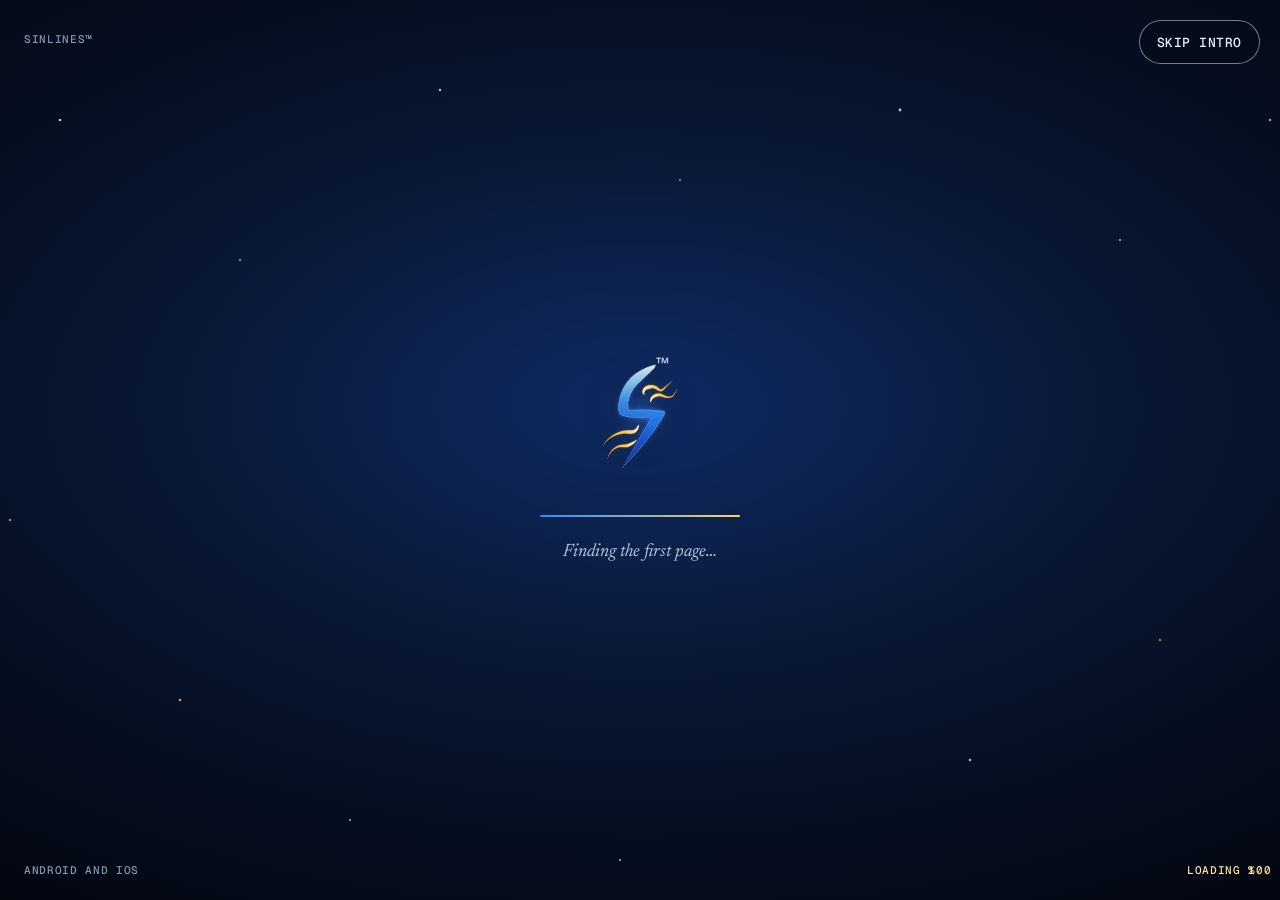
==== index.html @ c4ad2268 "Make the site smooth: native scrolling, a snappier cursor and a pre-apply dialog the graphics card a" ====
<!doctype html>
<html lang="en">
<head>
<meta charset="utf-8">
<meta name="viewport" content="width=device-width, initial-scale=1">
<title>sinlines™ · Coming soon to Android and iOS</title>
<meta name="description" content="SinLines is a calmer way into great books. Coming soon to Android and iOS.">
<meta name="theme-color" content="#040814">
<link rel="canonical" href="https://sinlines.com/">
<link rel="icon" href="favicon.png">
<link rel="apple-touch-icon" href="logo.png">
<meta property="og:type" content="website">
<meta property="og:url" content="https://sinlines.com/">
<meta property="og:title" content="sinlines™ · Coming soon">
<meta property="og:description" content="A calmer way into great books. Coming soon to Android and iOS.">
<meta property="og:image" content="https://sinlines.com/logo.png">
<meta name="twitter:card" content="summary">
<link rel="preconnect" href="https://fonts.googleapis.com">
<link rel="preconnect" href="https://fonts.gstatic.com" crossorigin>
<link rel="stylesheet" href="https://fonts.googleapis.com/css2?family=Geist:wght@300..800&amp;family=Geist+Mono:wght@400..600&amp;family=Literata:ital,opsz,wght@0,7..72,300..600;1,7..72,300..500&amp;family=Newsreader:ital,opsz,wght@0,6..72,200..600;1,6..72,200..500&amp;display=swap">
<style>
@property --p{syntax:'<number>';inherits:true;initial-value:1}
@property --pct{syntax:'<integer>';inherits:false;initial-value:0}
:root{--ink0:#02050D;--ink:#040814;--navy:#081631;--navy2:#0C1F45;--navy3:#14326E;--blue:#2E8DFF;--blue2:#1E58E6;--sky:#7CCBFF;--frost:#DDF3FF;--ice:#EAF3FF;--mist:#B4C3DF;--dim:#8696B8;--gold:#FFD25E;--amber:#E2972A;--cream:#FFF8DC;--hair:rgba(170,200,255,.13);--serif:'Newsreader',Georgia,'Times New Roman',serif;--sans:'Geist',system-ui,-apple-system,'Segoe UI',sans-serif;--mono:'Geist Mono',ui-monospace,'SFMono-Regular',Menlo,monospace;--read:'Literata',Georgia,serif;--ease:cubic-bezier(.215,.61,.355,1);--out:cubic-bezier(.23,1,.32,1);--expo:cubic-bezier(.16,1,.3,1);--inout:cubic-bezier(.77,0,.175,1)}
html{background:#040814}
body{margin:0;background:#040814;color:#EAF3FF;font-family:var(--sans);-webkit-font-smoothing:antialiased}
a{color:#FFD25E}a:hover{color:#FFF8DC}
::selection{background:rgba(255,210,94,.3);color:#fff}
:focus-visible{outline:2px solid #FFD25E;outline-offset:3px}
.sr{position:absolute;width:1px;height:1px;overflow:hidden;clip:rect(0 0 0 0);white-space:nowrap}
.skip{position:fixed;left:16px;top:-80px;z-index:300;padding:14px 20px;border-radius:12px;background:#FFD25E;color:#1B1305;font:600 15px/1 var(--sans);text-decoration:none;transition:top .2s var(--out)}
.skip:focus{top:16px;color:#1B1305}
.lede a,.ans a{text-decoration:underline;text-underline-offset:3px;text-decoration-thickness:1px}
main:focus{outline:none}
#main,#top{scroll-margin-top:72px}
.page{position:relative;overflow-x:clip;background:#040814;color:var(--ice);font-family:var(--sans)}
.page.locked{height:100vh;overflow:hidden}
.wrap{max-width:1200px;margin:0 auto;padding-inline:clamp(16px,4vw,40px);box-sizing:border-box;position:relative}
.sec{position:relative;padding-block:clamp(80px,10vw,144px)}
.eyebrow{display:inline-flex;align-items:center;gap:12px;font:500 12px/1.2 var(--mono);letter-spacing:.06em;text-transform:uppercase;color:var(--gold)}
.h2{margin:18px 0 0;font-family:var(--serif);font-weight:300;font-size:clamp(40px,5.6vw,80px);line-height:1.02;letter-spacing:-.025em;color:var(--ice)}
.h2 em{font-style:italic;color:var(--gold)}
.mline{display:block;overflow:hidden;padding-bottom:.12em;margin-bottom:-.12em}
.mline>*{display:inline-block}
.lede{margin:24px 0 0;font-size:clamp(17px,1.45vw,20px);line-height:1.6;color:var(--mist);max-width:34em;text-wrap:pretty}
.center{text-align:center;display:flex;flex-direction:column;align-items:center}

.blank{position:relative;display:inline-block;vertical-align:baseline;height:.72em;margin:0 .06em}
.bw1{width:.7em}.bw2{width:1.15em}.bw3{width:2.2em}.bw4{width:3em}
.blank.b1{width:1.7em}.blank.b2{width:1.5em}.blank.b3{width:1.9em}
.h1 .ln{white-space:nowrap}
.blank::after{content:'';position:absolute;left:0;right:0;bottom:-.04em;height:max(2px,.055em);border-radius:3px;background:linear-gradient(90deg,#E2972A,#FFD25E 40%,#FFF8DC 60%,#FFD25E 80%,#E2972A);background-size:200% 100%;transform-origin:0 50%}
.blank.b1::before{content:'';position:absolute;left:.12em;bottom:.06em;width:max(2px,.045em);height:.64em;background:#FFD25E;animation:caret 1.1s steps(1) infinite}
@keyframes shine{to{background-position:-200% 0}}
@keyframes caret{50%{opacity:0}}
.entered .hero .blank::after{animation:drawLine 1s var(--expo) both}
.entered .h1 .blank::after{animation:drawLine 1s var(--expo) both,shine 4s linear 1.4s infinite}
.entered .blank.b1::after{animation-delay:.55s,1.6s}.entered .blank.b2::after{animation-delay:.7s,1.6s}.entered .blank.b3::after{animation-delay:.85s,1.6s}
@keyframes drawLine{from{transform:scaleX(0)}to{transform:scaleX(1)}}

.btn{display:inline-flex;align-items:center;justify-content:center;gap:10px;min-height:52px;padding:0 26px;border-radius:999px;font:600 15px/1 var(--sans);text-decoration:none;border:0;cursor:pointer;translate:var(--mx,0px) var(--my,0px);transition:transform .16s var(--out),translate .6s var(--out),box-shadow .3s var(--out),background .3s var(--out);box-sizing:border-box;white-space:nowrap}
.btn:active{transform:scale(.97)}
.btn-gold{background:linear-gradient(180deg,#FFE493,#F2B544);color:#1B1305;box-shadow:0 14px 40px -12px rgba(255,190,70,.65),inset 0 1px 0 rgba(255,255,255,.7)}
.btn-gold:hover{color:#1B1305}
.btn-ghost{background:rgba(255,255,255,.04);color:var(--ice);box-shadow:inset 0 0 0 1px rgba(220,235,255,.5)}
.btn-ghost:hover{color:#fff}
.btn-sm{min-height:44px;padding:0 20px;font-size:14px}
@media (hover:hover) and (pointer:fine){.btn-gold:hover{box-shadow:0 20px 50px -12px rgba(255,190,70,.9),inset 0 1px 0 rgba(255,255,255,.7)}.btn-ghost:hover{background:rgba(255,255,255,.09)}}

.mark{position:relative;display:inline-flex;flex:none}
.mark::after{content:'™';position:absolute;left:60%;top:11%;font:600 9px/1 var(--sans);color:#B4C3DF;pointer-events:none}
.mark.md::after{font-size:13px}
.mark.lg::after{font-size:16px}
.mark.xl::after{font-size:15px}

.cursor{position:fixed;left:0;top:0;z-index:260;width:0;height:0;pointer-events:none;display:none}
.cur-on .cursor{display:block}
.cursor i{position:absolute;left:-19px;top:-19px;translate:-100px -100px;will-change:transform;width:38px;height:38px;border-radius:50%;border:1px solid rgba(255,210,94,.75);box-sizing:border-box;transition:transform .45s var(--out),background .45s var(--out),border-color .45s var(--out)}
.cursor b{position:absolute;left:-3px;top:-3px;translate:-100px -100px;will-change:transform;width:6px;height:6px;border-radius:50%;background:#FFD25E}
.cursor.big i{transform:scale(1.8);background:rgba(255,210,94,.08);border-color:#FFD25E}
.cursor.down i{transform:scale(.75)}

.nav{position:sticky;top:0;z-index:60;background:rgba(4,8,20,.9);border-bottom:1px solid rgba(170,200,255,.08)}
.nav-in{display:flex;align-items:center;justify-content:space-between;gap:20px;height:72px}
.brand{display:inline-flex;align-items:center;gap:8px;text-decoration:none;color:var(--ice)}
.brand:hover{color:#fff}
.brand .mark{margin:-6px -4px -6px -10px}
.brand img{width:46px;height:46px}
.wordmark{font:500 22px/1 var(--sans);letter-spacing:-.025em}
.nav-links{display:flex;gap:2px}
.nav-links a{display:inline-flex;align-items:center;color:var(--mist);text-decoration:none;font:500 14px/1 var(--sans);padding:15px 13px;border-radius:999px;transition:color .2s var(--out),background .2s var(--out)}
.nav-links a:hover{color:var(--ice);background:rgba(255,255,255,.05)}
.nav-end{display:flex;align-items:center;gap:10px}
.ig{width:44px;height:44px;border-radius:50%;display:inline-flex;align-items:center;justify-content:center;color:var(--ice);box-shadow:inset 0 0 0 1px rgba(220,235,255,.5);transition:background .2s var(--out),transform .16s var(--out)}
.ig:hover{color:#fff;background:rgba(255,255,255,.08)}
.ig:active{transform:scale(.94)}
.menu-btn{display:none;min-height:44px;padding:0 16px;border-radius:999px;border:0;background:transparent;box-shadow:inset 0 0 0 1px rgba(220,235,255,.5);color:var(--ice);font:500 13px/1 var(--mono);letter-spacing:.04em;text-transform:uppercase;cursor:pointer}
.progress{position:absolute;left:0;right:0;bottom:-1px;height:2px;background:linear-gradient(90deg,#1E58E6,#7CCBFF 55%,#FFD25E);transform-origin:0 50%;transform:scaleX(var(--progress,0));will-change:transform}

.menu{position:fixed;inset:0;z-index:150;display:flex;flex-direction:column;justify-content:space-between;gap:24px;padding:20px clamp(16px,4vw,40px) 28px;box-sizing:border-box;background:radial-gradient(90% 70% at 80% 0%,#10285C,#060D22 55%,#02050D);animation:menuBg .5s var(--ease) both;overflow:auto}
@keyframes menuBg{from{opacity:0}to{opacity:1}}
.menu-top{display:flex;align-items:center;justify-content:space-between;height:52px}
.menu-close{min-height:44px;padding:0 16px;border-radius:999px;border:0;background:transparent;box-shadow:inset 0 0 0 1px rgba(220,235,255,.5);color:var(--ice);font:500 13px/1 var(--mono);letter-spacing:.04em;text-transform:uppercase;cursor:pointer}
.menu-links{display:flex;flex-direction:column}
.menu-link{display:block;padding:14px 0;border-bottom:1px solid var(--hair);color:var(--ice);text-decoration:none;font:300 clamp(36px,9vw,64px)/1.05 var(--serif);letter-spacing:-.02em;animation:menuIn .8s var(--ease) both}
.menu-link:hover{color:#FFD25E}
.menu-link:nth-child(2){animation-delay:.05s}.menu-link:nth-child(3){animation-delay:.1s}.menu-link:nth-child(4){animation-delay:.15s}.menu-link:nth-child(5){animation-delay:.2s}.menu-link:nth-child(6){animation-delay:.25s}
@keyframes menuIn{from{opacity:0;transform:translateY(40px)}to{opacity:1;transform:none}}
.menu-foot{display:flex;gap:24px;flex-wrap:wrap;font:500 13px/1 var(--mono);text-transform:uppercase;letter-spacing:.04em}
.menu-foot a{color:var(--mist);text-decoration:none;padding:12px 0}
.menu-foot a:hover{color:var(--ice)}

.intro{position:fixed;inset:0;z-index:200;overflow:hidden;background:radial-gradient(90% 70% at 50% 45%,#0F2A63 0%,#081631 45%,#02050D 100%);color:var(--ice);display:flex;align-items:center;justify-content:center;touch-action:none}
.intro.tall{position:absolute;bottom:auto}
.intro.ph-open{animation:introOut .75s cubic-bezier(.4,0,.2,1) 4.25s forwards}
@keyframes introOut{to{opacity:0;transform:scale(1.04);filter:blur(8px);visibility:hidden}}
.i-stars{position:absolute;inset:0;width:100%;height:100%;pointer-events:none;opacity:.8}
.i-stars circle{animation:twinkle 3.6s ease-in-out infinite}
.i-stars circle:nth-child(2n){animation-delay:-1.8s}
.skip-intro{position:absolute;right:20px;top:20px;z-index:10;min-height:44px;padding:0 18px;border-radius:999px;border:0;background:rgba(4,8,20,.4);box-shadow:inset 0 0 0 1px rgba(220,235,255,.5);color:var(--ice);font:500 13px/1 var(--mono);letter-spacing:.04em;text-transform:uppercase;cursor:pointer;transition:transform .16s var(--out)}
.skip-intro:active{transform:scale(.96)}
.corners{position:absolute;inset:24px;pointer-events:none;font:500 11px/1 var(--mono);letter-spacing:.06em;text-transform:uppercase;color:var(--dim);animation:fadeIn .6s var(--ease) both}
.corners span{position:absolute}
.corners .tl{left:0;top:10px}.corners .bl{left:0;bottom:0}.corners .br{right:0;bottom:0;color:#FFE7A3}
.ld-n{display:inline-block;min-width:3ch;text-align:right;counter-reset:pct var(--pct);animation:pctUp 1.35s var(--inout) forwards}
.ld-n::after{content:counter(pct)}
@keyframes pctUp{to{--pct:100}}
.loader{position:relative;display:flex;flex-direction:column;align-items:center;gap:26px;animation:fadeIn .5s var(--out) both}
.loader img{width:150px;height:150px;animation:breathe 1.6s ease-in-out infinite}
@keyframes breathe{0%,100%{transform:scale(.96);filter:drop-shadow(0 0 0 rgba(46,141,255,0))}50%{transform:scale(1);filter:drop-shadow(0 0 28px rgba(46,141,255,.75))}}
.ld-track{width:200px;height:2px;border-radius:2px;background:rgba(170,200,255,.16);overflow:hidden}
.ld-track i{display:block;height:100%;width:100%;background:linear-gradient(90deg,#2E8DFF,#FFD25E);transform-origin:0 50%;animation:ldFill 1.35s var(--inout) forwards}
@keyframes ldFill{from{transform:scaleX(0)}to{transform:scaleX(1)}}
.ld-txt{font:400 italic 18px/1 var(--serif);color:var(--mist)}
@keyframes fadeIn{from{opacity:0;transform:translateY(8px)}to{opacity:1;transform:none}}

.gate{position:absolute;inset:0;display:flex;flex-direction:column;align-items:center;justify-content:center;gap:34px;background:transparent;border:0;cursor:pointer;color:var(--ice);font-family:var(--sans);animation:gateIn .9s var(--expo) both;-webkit-tap-highlight-color:transparent}
@keyframes gateIn{from{opacity:0;transform:scale(.96);filter:blur(10px)}to{opacity:1;transform:none;filter:none}}
.gate:focus-visible{outline:none}
.gate:focus-visible .g-cta{box-shadow:0 0 0 3px #040814,0 0 0 5px #FFD25E}
.g-stage{position:relative;width:240px;height:320px;display:flex;align-items:center;justify-content:center;perspective:1200px}
.g-ring{position:absolute;left:50%;top:50%;width:300px;height:300px;margin:-150px 0 0 -150px;border-radius:50%;border:1px solid rgba(255,210,94,.45);animation:ripple 3s var(--out) infinite;pointer-events:none}
.g-ring.r2{animation-delay:1s;border-color:rgba(124,203,255,.4)}
.g-ring.r3{animation-delay:2s}
@keyframes ripple{0%{transform:scale(.7);opacity:0}20%{opacity:1}100%{transform:scale(1.9);opacity:0}}
.g-book{position:relative;width:190px;height:262px;border-radius:6px 14px 14px 6px;background:linear-gradient(150deg,#1D4590,#0B1D48 55%,#06102A);box-shadow:inset 6px 0 0 rgba(0,0,0,.35),0 40px 80px -30px rgba(0,0,0,.95),0 0 120px -20px rgba(46,141,255,.7);display:flex;flex-direction:column;align-items:center;justify-content:center;gap:10px;animation:float 4.5s ease-in-out infinite}
.g-book::before{content:'';position:absolute;inset:12px 12px 12px 18px;border:1px solid rgba(255,210,94,.5);border-radius:4px}
.g-book::after{content:'';position:absolute;right:-6px;top:6px;bottom:6px;width:6px;border-radius:0 4px 4px 0;background:repeating-linear-gradient(180deg,#F3EAD4 0 2px,#D9CDB2 2px 3px)}
.g-book img{width:120px;height:120px}
.g-name{font:500 18px/1 var(--sans);letter-spacing:-.02em}
@keyframes float{0%,100%{transform:translateY(0) rotateY(-14deg) rotateX(4deg)}50%{transform:translateY(-12px) rotateY(-8deg) rotateX(2deg)}}
.g-cta{display:inline-flex;align-items:center;gap:12px;min-height:54px;padding:0 28px;border-radius:999px;background:linear-gradient(180deg,#FFE493,#F2B544);color:#1B1305;font:600 16px/1 var(--sans);box-shadow:0 18px 50px -14px rgba(255,190,70,.85),inset 0 1px 0 rgba(255,255,255,.7);transition:transform .16s var(--out)}
.gate:active .g-cta{transform:scale(.97)}
.g-tap{width:10px;height:10px;border-radius:50%;background:#1B1305;animation:tapDot 1.6s var(--out) infinite}
@keyframes tapDot{0%{box-shadow:0 0 0 0 rgba(27,19,5,.45)}100%{box-shadow:0 0 0 12px rgba(27,19,5,0)}}
.g-sub{font:500 12px/1 var(--mono);letter-spacing:.06em;text-transform:uppercase;color:var(--mist)}

.opening{position:absolute;inset:0;display:flex;flex-direction:column;align-items:center;justify-content:center;gap:40px;perspective:1800px}
.flash{position:absolute;left:50%;top:50%;width:220vmax;height:220vmax;margin:-110vmax 0 0 -110vmax;border-radius:50%;background:radial-gradient(closest-side,#FFFFFF 0%,#FFF8DC 16%,#FFD25E 30%,rgba(124,203,255,.9) 46%,rgba(46,141,255,.6) 60%,rgba(8,22,49,0) 74%);transform:scale(.01);animation:flash 1.5s var(--expo) forwards;pointer-events:none;z-index:6}
@keyframes flash{0%{transform:scale(.01);opacity:1}55%{transform:scale(1);opacity:1}100%{transform:scale(1.25);opacity:0}}
.bloom{position:absolute;inset:0;background:#FFFDF5;opacity:0;animation:bloom 1.3s ease-out .12s forwards;pointer-events:none;z-index:7}
@keyframes bloom{0%{opacity:0}28%{opacity:.94}100%{opacity:0}}
.rays{position:absolute;left:50%;top:44%;width:1600px;height:1600px;margin:-800px 0 0 -800px;background:repeating-conic-gradient(from 0deg,rgba(255,210,94,.13) 0deg 5deg,transparent 5deg 15deg);-webkit-mask-image:radial-gradient(closest-side,#000 10%,transparent 70%);mask-image:radial-gradient(closest-side,#000 10%,transparent 70%);opacity:0;animation:raysIn 1.4s var(--out) .6s forwards,spin 30s linear infinite;pointer-events:none}
@keyframes raysIn{to{opacity:1}}
@keyframes spin{to{rotate:360deg}}
.bk-stage{position:relative;z-index:3;width:400px;height:300px;display:flex;justify-content:center;align-items:center;opacity:0;animation:bkIn 1s var(--expo) .55s forwards}
@keyframes bkIn{from{opacity:0;transform:scale(.55) translateY(30px);filter:blur(10px)}to{opacity:1;transform:none;filter:none}}
.bk{position:relative;width:200px;height:280px;transform-style:preserve-3d;transform:rotateX(14deg);animation:bkShift 1.1s var(--inout) 1.25s forwards}
@keyframes bkShift{to{transform:rotateX(8deg) translateX(100px)}}
.bk-base{position:absolute;inset:0;border-radius:2px 10px 10px 2px;background:linear-gradient(90deg,#E7DCC2,#FBF6E8 10%,#FFFDF6);box-shadow:0 40px 80px -30px rgba(0,0,0,.9),0 0 140px -20px rgba(255,210,94,.55);padding:34px 22px 22px 26px;box-sizing:border-box;display:flex;flex-direction:column;gap:10px;color:#1B2A4A}
.bk-base b{font:400 21px/1.2 var(--serif);letter-spacing:-.01em}
.bk-base b em{color:#9A5F12}
.bk-base i{display:block;height:5px;border-radius:3px;background:rgba(27,42,74,.14)}
.bk-pg{position:absolute;top:3px;bottom:3px;left:0;right:3px;border-radius:2px 8px 8px 2px;background:linear-gradient(90deg,#E5D9BE,#FBF5E6 14%,#FFFCF3);transform-origin:left center;box-shadow:inset -10px 0 20px -14px rgba(0,0,0,.25);animation:flip .9s var(--inout) forwards}
.bk-pg.p1{animation-delay:1.8s;--end:-171deg}
.bk-pg.p2{animation-delay:2.06s;--end:-173deg}
.bk-pg.p3{animation-delay:2.32s;--end:-175deg}
.bk-pg.p4{animation-delay:2.58s;--end:-177deg}
@keyframes flip{0%{transform:rotateY(0)}45%{transform:rotateY(-80deg) translateZ(18px) translateY(-8px)}100%{transform:rotateY(var(--end,-175deg)) translateY(0)}}
.bk-cover{position:absolute;inset:0;transform-origin:left center;transform-style:preserve-3d;animation:coverOpen 1.15s var(--inout) 1.25s forwards}
@keyframes coverOpen{0%{transform:rotateY(0) translateZ(2px)}55%{transform:rotateY(-100deg) translateZ(14px) translateY(-6px)}100%{transform:rotateY(-168deg) translateZ(2px)}}
.bk-front,.bk-in{position:absolute;inset:0;border-radius:4px 12px 12px 4px;backface-visibility:hidden;-webkit-backface-visibility:hidden}
.bk-front{background:linear-gradient(150deg,#1D4590,#0B1D48 55%,#06102A);box-shadow:inset 6px 0 0 rgba(0,0,0,.35);display:flex;flex-direction:column;align-items:center;justify-content:center;gap:8px}
.bk-front::before{content:'';position:absolute;inset:12px 12px 12px 18px;border:1px solid rgba(255,210,94,.5);border-radius:4px}
.bk-front img{width:110px;height:110px}
.bk-front .g-name{font-size:16px}
.bk-in{transform:rotateY(180deg);background:linear-gradient(270deg,#E7DCC2,#FBF6E8 10%,#FFFDF6);display:flex;align-items:center;justify-content:center}
.bk-in img{width:120px;height:120px;filter:drop-shadow(0 6px 20px rgba(30,88,230,.35))}
.welcome{position:relative;z-index:3;display:flex;flex-wrap:wrap;justify-content:center;padding:0 16px;text-align:center;gap:0 .28em;font:300 clamp(40px,6vw,76px)/1 var(--serif);letter-spacing:-.03em;color:var(--ice)}
.wl{display:inline-block;opacity:0;animation:wordIn .9s var(--expo) forwards}
.wl.a{animation-delay:2.75s}.wl.b{animation-delay:2.95s}.wl.c{animation-delay:3.15s;color:#FFD25E;font-style:italic;text-shadow:0 0 40px rgba(255,190,70,.6)}
.wl sup{font:500 .32em/1 var(--sans);font-style:normal;color:#B4C3DF;margin-left:2px;vertical-align:super}
@keyframes wordIn{from{opacity:0;transform:translateY(24px);filter:blur(10px)}to{opacity:1;transform:none;filter:none}}
.w-lines{position:relative;z-index:3;width:260px;height:30px;margin-top:-20px}
.w-lines path{stroke-dasharray:60;stroke-dashoffset:60;animation:draw 1.2s var(--out) 3.35s forwards}
@keyframes draw{to{stroke-dashoffset:0}}

.hero{position:relative;padding-top:0;padding-bottom:clamp(120px,12vw,180px);overflow:hidden}
.hero-glow{position:absolute;right:-320px;top:-260px;width:1300px;height:1300px;background:radial-gradient(closest-side,rgba(46,141,255,.42),rgba(30,88,230,.16) 45%,transparent 72%);pointer-events:none;translate:0 calc(var(--sy,0) * .3px);will-change:transform}
.hero-glow2{position:absolute;left:-360px;top:260px;width:900px;height:900px;background:radial-gradient(closest-side,rgba(255,190,70,.11),transparent 70%);pointer-events:none}
.stars{position:absolute;inset:0;width:100%;height:100%;pointer-events:none;animation:twinkle 4s ease-in-out infinite}
.stars.t1{animation-delay:-1.3s;animation-duration:5.2s}
.stars.t2{animation-delay:-2.6s;animation-duration:3.4s}
@keyframes twinkle{0%,100%{opacity:.2}50%{opacity:1}}
.hero-grid{position:relative;display:grid;grid-template-columns:repeat(auto-fit,minmax(min(100%,470px),1fr));gap:clamp(56px,6vw,80px);align-items:center}
.h1{margin:24px 0 0;font-family:var(--serif);font-weight:300;font-size:clamp(54px,6.2vw,92px);line-height:1.02;letter-spacing:-.04em;color:var(--ice)}
.ln{display:block;overflow:hidden;padding-bottom:.12em;margin-bottom:-.12em}
.ln em{display:inline-block;font-style:italic;color:#FFD25E;text-shadow:0 0 60px rgba(255,190,70,.35)}
.hero-meta{display:flex;flex-wrap:wrap;gap:10px 26px;margin-top:30px;color:var(--mist);font:500 14px/1.3 var(--sans)}
.hero-meta span{display:inline-flex;align-items:center;gap:9px}
.live{display:inline-block;flex:none;width:8px;height:8px;border-radius:50%;background:#7FDB9A;box-shadow:0 0 0 4px rgba(127,219,154,.18);animation:blink 2s ease-in-out infinite}
@keyframes blink{50%{opacity:.35}}
.page:not(.entered) .ent,.page:not(.entered) .ent-mask,.page:not(.entered) .ent-phone{opacity:0}
.entered .ent{animation:entUp 1s var(--expo) both}
.entered .ent-mask{animation:maskUp 1.1s var(--expo) both}
.entered .ent-phone{animation:entPhone 1.3s var(--expo) both}
@keyframes entUp{from{opacity:0;transform:translateY(28px);filter:blur(8px)}to{opacity:1;transform:none;filter:none}}
@keyframes maskUp{from{opacity:0;transform:translateY(105%)}to{opacity:1;transform:none}}
@keyframes entPhone{from{opacity:0;transform:perspective(1400px) rotateX(18deg) rotateY(-14deg) translateY(80px) scale(.9);filter:blur(10px)}to{opacity:1;transform:none;filter:none}}
@keyframes entFade{from{opacity:0}to{opacity:1}}
.hero-stage{position:relative;display:flex;justify-content:center;padding:24px 0}
.hero-stage .phone{translate:0 calc(var(--sy,0) * -.08px);will-change:transform}
.halo{position:absolute;left:50%;top:50%;width:620px;height:620px;margin:-310px 0 0 -310px;border-radius:50%;border:1px solid rgba(255,210,94,.16);pointer-events:none}
.halo.two{width:820px;height:820px;margin:-410px 0 0 -410px;border-color:rgba(124,203,255,.1)}
.halo.three{width:440px;height:440px;margin:-220px 0 0 -220px;border-color:rgba(124,203,255,.14)}
.float{position:absolute;z-index:4;animation:bob 7s ease-in-out infinite}
.float.f2{animation-delay:-2.4s}.float.f3{animation-delay:-4.6s}
@keyframes bob{0%,100%{transform:translateY(0)}50%{transform:translateY(-14px)}}
.glass{background:rgba(12,26,60,.9);border:1px solid rgba(170,200,255,.2);border-radius:20px;box-shadow:0 30px 60px -24px rgba(0,0,0,.85)}
.waves{position:absolute;left:0;bottom:-10px;width:100%;height:240px;pointer-events:none;-webkit-mask-image:linear-gradient(90deg,transparent,#000 14%,#000 86%,transparent);mask-image:linear-gradient(90deg,transparent,#000 14%,#000 86%,transparent)}
.flow{animation:flow 16s linear infinite}
.flow.b{animation-duration:23s;animation-direction:reverse}
.flow.c{animation-duration:30s}
.waves svg{position:absolute;inset:0;width:100%;height:100%;overflow:visible}
@keyframes flow{from{transform:translateX(0)}to{transform:translateX(-25%)}}
.cue{position:absolute;left:50%;bottom:28px;transform:translateX(-50%);display:flex;flex-direction:column;align-items:center;gap:12px;color:var(--dim);font:500 11px/1 var(--mono);letter-spacing:.08em;text-transform:uppercase;z-index:2}
.cue i{display:block;width:1px;height:52px;background:linear-gradient(180deg,#FFD25E,transparent);transform-origin:top;animation:cue 2.4s ease-in-out infinite}
@keyframes cue{0%{transform:scaleY(0);opacity:1}55%{transform:scaleY(1);opacity:1}100%{transform:scaleY(1);opacity:0}}

.phone{position:relative;width:300px;height:620px;border-radius:50px;padding:10px;box-sizing:border-box;background:linear-gradient(155deg,#2A3656,#0A0F1E 38%,#05080F);box-shadow:0 0 0 1px rgba(170,200,255,.22),0 60px 110px -30px rgba(0,0,0,.95),0 0 160px -40px rgba(46,141,255,.6);flex:none;z-index:2}
.phone.sm{width:272px;height:562px;border-radius:46px;padding:9px}
.phone::after{content:'';position:absolute;right:-3px;top:150px;width:3px;height:70px;border-radius:0 3px 3px 0;background:#1A2340}
.screen{position:relative;width:100%;height:100%;border-radius:40px;overflow:hidden;background:#071027;display:flex;flex-direction:column}
.phone.sm .screen{border-radius:37px}
.island{position:absolute;top:11px;left:50%;width:86px;height:25px;margin-left:-43px;border-radius:20px;background:#000;z-index:5}
.rd{background:radial-gradient(130% 70% at 50% 0%,#10285C 0%,#081631 48%,#050C1E 100%)}
.rd-top{display:flex;align-items:center;justify-content:space-between;padding:52px 16px 0;color:var(--mist)}
.rd-title{text-align:center;font:400 11px/1.35 var(--sans);color:var(--dim)}
.rd-title b{display:block;color:var(--ice);font:600 12.5px/1.35 var(--sans)}
.aa{font:600 13px/1 var(--serif);color:var(--mist);width:28px;text-align:right}
.rd-body{flex:1;display:flex;flex-direction:column;justify-content:center;gap:4px;padding:0 22px;font-family:var(--read);font-size:22px;line-height:1.45}
.rd-foot{padding:0 18px 22px}
.bar{height:3px;border-radius:3px;background:rgba(170,200,255,.14);overflow:hidden}
.bar i{display:block;height:100%;background:linear-gradient(90deg,#2E8DFF,#7CCBFF);transition:width .6s var(--out)}
.chips{display:flex;gap:6px;justify-content:center;margin-top:14px}
.mchip{font:600 11px/1 var(--sans);color:var(--ice);padding:9px 11px;border-radius:999px;background:rgba(255,255,255,.06);border:1px solid rgba(170,200,255,.15)}
.mchip.on{background:rgba(255,210,94,.14);border-color:rgba(255,210,94,.5);color:#FFE7A3}
.w{display:inline-block;margin-right:.26em;color:rgba(234,243,255,.26);transition:color .35s var(--out),text-shadow .35s var(--out)}
.w.lit{color:#EAF3FF}
.w.now{color:#FFD25E;text-shadow:0 0 22px rgba(255,210,94,.65)}

.marq{position:relative;overflow:hidden;padding-block:10px;-webkit-mask-image:linear-gradient(90deg,transparent,#000 7%,#000 93%,transparent);mask-image:linear-gradient(90deg,transparent,#000 7%,#000 93%,transparent);transform:skewX(calc(var(--skew,0) * 1deg));will-change:transform;transition:transform .3s var(--out)}
.track{display:flex;width:max-content;animation:marq 90s linear infinite}
.track.rev{animation-direction:reverse;animation-duration:110s}
.marq:hover .track{animation-play-state:paused}
@keyframes marq{to{transform:translateX(-50%)}}
.qcard{flex:none;width:430px;box-sizing:border-box;padding:26px 28px;border-radius:28px;background:linear-gradient(180deg,rgba(20,50,110,.34),rgba(8,22,49,.5));border:1px solid rgba(170,200,255,.12);display:flex;flex-direction:column;justify-content:space-between;gap:16px;transition:border-color .3s var(--out)}
.qcard:hover{border-color:rgba(255,210,94,.4)}
.qline{margin:0;font:400 21px/1.42 var(--serif);color:var(--ice);text-wrap:pretty}
.qline::before{content:'\201C';color:var(--gold)}
.qline::after{content:'\201D';color:var(--gold)}
.qsrc{font:400 14px/1.3 var(--sans);color:var(--dim)}
.qsrc b{color:#FFE7A3;font-weight:600}

.manifesto{margin:28px 0 0;font-family:var(--serif);font-weight:300;font-size:clamp(32px,4.5vw,64px);line-height:1.17;letter-spacing:-.022em;max-width:19.5em;color:var(--ice)}
.mw{color:var(--ice)}
.mw.g{color:#FFD25E;font-style:italic}
.mw.blank{margin:0 .26em 0 .02em}
.mw.blank.tight{margin-right:0}

.lockpill{display:inline-flex;gap:8px;align-items:center;padding:10px 14px;border-radius:999px;background:rgba(255,210,94,.1);border:1px solid rgba(255,210,94,.38);color:#FFE7A3;font:600 13px/1 var(--sans)}
.vault{position:relative;margin-top:56px;height:clamp(300px,32vw,420px);border-radius:34px;overflow:hidden;border:1px solid rgba(170,200,255,.16);background:radial-gradient(120% 90% at 50% 0%,#0F2A63 0%,#081631 50%,#050B1C 100%);box-shadow:0 60px 120px -50px rgba(0,0,0,.95),0 0 120px -60px rgba(46,141,255,.6)}
.ghosts{position:absolute;inset:-24px;display:grid;gap:20px;padding:56px;box-sizing:border-box;filter:blur(18px);opacity:.8}
.ghosts i{display:block;border-radius:26px;background:linear-gradient(160deg,rgba(46,141,255,.6),rgba(14,35,80,.85))}
.ghosts i:nth-child(2n){background:linear-gradient(160deg,rgba(255,210,94,.5),rgba(14,35,80,.85))}
.g-cards{grid-template-columns:repeat(3,minmax(0,1fr));grid-template-rows:repeat(2,minmax(0,1fr))}
.g-cards i:first-child{grid-column:span 2}
.g-books{grid-template-columns:repeat(5,minmax(0,1fr));align-items:center;padding:56px 9%}
.g-books i{aspect-ratio:2/3;border-radius:8px 14px 14px 8px}
.g-books i:nth-child(3){transform:scale(1.12)}
.g-plans{grid-template-columns:repeat(2,minmax(0,1fr));padding:56px 12%}
.g-plans i:nth-child(2){box-shadow:0 0 0 2px rgba(255,210,94,.6)}
.vault-sheen{position:absolute;inset:0;background:linear-gradient(105deg,transparent 35%,rgba(255,255,255,.07) 50%,transparent 65%);transform:translateX(-100%);animation:sheen 5s var(--inout) infinite;pointer-events:none}
.vault-veil{position:absolute;inset:0;background:radial-gradient(60% 70% at 50% 50%,rgba(4,8,20,.08),rgba(4,8,20,.66))}
.vault-badge{position:absolute;left:50%;top:50%;transform:translate(-50%,-50%);display:flex;flex-direction:column;align-items:center;gap:12px;padding:24px 34px;text-align:center;min-width:240px;box-sizing:border-box}
.vault-badge b{font:400 28px/1.1 var(--serif);color:var(--ice)}
.lock-ic{width:52px;height:52px;border-radius:16px;display:flex;align-items:center;justify-content:center;background:rgba(255,210,94,.12);color:#FFD25E;animation:blink 2.4s ease-in-out infinite}

.layers{position:relative}
.layers-stage{position:relative;padding-block:clamp(80px,10vw,144px)}
.pin-on .layers-track{height:2600px}
.pin-on .layers-stage{position:sticky;top:72px;height:calc(100vh - 72px);min-height:600px;display:flex;align-items:center;padding-block:24px;box-sizing:border-box;overflow:hidden}
.layers-grid{display:grid;grid-template-columns:repeat(auto-fit,minmax(min(100%,420px),1fr));gap:clamp(32px,5vw,72px);align-items:center;width:100%}
.layers-copy .lockpill{margin-top:32px}
.stack{position:relative;height:clamp(440px,46vw,580px);display:flex;align-items:center;justify-content:center;perspective:2000px}
.stack-glow{position:absolute;left:50%;top:55%;width:620px;height:620px;margin:-310px 0 0 -310px;background:radial-gradient(closest-side,rgba(46,141,255,.3),transparent 72%);pointer-events:none}
.stack-in{position:relative;width:250px;height:350px;transform-style:preserve-3d;transform:translateY(calc(var(--p) * 70px)) rotateX(calc(60deg - var(--p) * 8deg)) rotateZ(calc(-34deg + var(--p) * 10deg))}
.sheet{position:absolute;inset:0;border-radius:16px;box-sizing:border-box;transform-style:preserve-3d}
.sh-light{transform:translateZ(0);background:radial-gradient(closest-side,rgba(255,210,94,.8),rgba(255,190,70,.2) 55%,transparent 80%)}
.sh-lines{transform:translateZ(calc(4px + var(--p) * 110px));border:1px dashed rgba(124,203,255,.5);background:rgba(8,22,49,.35);padding:30px 26px;display:flex;flex-direction:column;justify-content:center;gap:26px}
.sh-lines i{display:block;height:4px;border-radius:3px;background:linear-gradient(90deg,#E2972A,#FFD25E,#FFF8DC);box-shadow:0 0 14px rgba(255,210,94,.6)}
.sh-lines i:nth-child(2){opacity:.55}.sh-lines i:nth-child(3){opacity:.3}
.sh-page{transform:translateZ(calc(8px + var(--p) * 220px));background:linear-gradient(160deg,rgba(251,246,232,.94),rgba(231,220,194,.88));padding:30px 24px;display:flex;flex-direction:column;gap:11px;box-shadow:0 30px 60px -30px rgba(0,0,0,.8)}
.sh-page i{display:block;height:6px;border-radius:3px;background:rgba(27,42,74,.16)}
.sh-cover{transform:translateZ(calc(12px + var(--p) * 330px));background:linear-gradient(150deg,#1D4590,#0B1D48 55%,#06102A);border:1px solid rgba(255,210,94,.35);display:flex;flex-direction:column;align-items:center;justify-content:center;gap:8px;box-shadow:inset 6px 0 0 rgba(0,0,0,.35),0 50px 80px -40px rgba(0,0,0,.9)}
.sh-cover img{width:110px;height:110px}
.sh-cover .g-name{font-size:16px;color:var(--ice)}
.rv-on .layers{--p:0;transition:--p 2.8s var(--ease)}
.rv-on .layers.in{--p:1}
.pin-on .layers{transition:none}

.chap-row{display:grid;grid-template-columns:repeat(auto-fit,minmax(min(100%,300px),1fr));gap:20px;margin-top:64px}
.chap{position:relative;padding:30px;border-radius:28px;min-height:330px;background:linear-gradient(180deg,rgba(20,50,110,.42),rgba(8,22,49,.62));border:1px solid rgba(170,200,255,.16);overflow:hidden;display:flex;flex-direction:column;gap:14px;box-sizing:border-box}
.chap::after{content:'';position:absolute;inset:0;background:linear-gradient(105deg,transparent 38%,rgba(255,255,255,.08) 50%,transparent 62%);transform:translateX(-100%);animation:sheen 4.5s var(--inout) infinite;pointer-events:none}
.chap:nth-child(2)::after{animation-delay:.5s}.chap:nth-child(3)::after{animation-delay:1s}
@keyframes sheen{0%{transform:translateX(-100%)}55%,100%{transform:translateX(100%)}}
.chap-n{font:500 12px/1 var(--mono);letter-spacing:.06em;text-transform:uppercase;color:#FFE7A3}
.chap h3{margin:4px 0 0;font:400 30px/1.1 var(--serif);letter-spacing:-.015em;color:var(--ice)}
.blurred{display:flex;flex-direction:column;gap:11px;filter:blur(4px);opacity:.75;margin-top:6px}
.blurred i{display:block;height:9px;border-radius:5px;background:linear-gradient(90deg,rgba(234,243,255,.5),rgba(124,203,255,.35))}
.chap .lockpill{margin-top:auto;align-self:flex-start}
.visit{display:flex;align-items:center;gap:14px;flex-wrap:wrap;justify-content:center;margin:48px auto 0;padding:18px 26px;border-radius:999px;border:1px solid rgba(170,200,255,.18);background:rgba(255,255,255,.03);width:fit-content;max-width:100%;box-sizing:border-box;text-align:center}
.visit b{font:600 17px/1.3 var(--sans);color:var(--ice)}
.visit span{color:var(--mist);font-size:15.5px;line-height:1.5}

.peek{position:relative;margin-top:56px;border-radius:34px;background:radial-gradient(120% 90% at 50% 0%,#11306E 0%,#081631 46%,#050B1C 100%);border:1px solid rgba(170,200,255,.16);box-shadow:0 70px 140px -50px rgba(0,0,0,.95),0 0 120px -50px rgba(46,141,255,.6);overflow:hidden}
.peek-head{display:flex;justify-content:space-between;align-items:center;gap:16px;padding:22px 30px;border-bottom:1px solid var(--hair);color:var(--mist);font:500 12px/1 var(--mono);letter-spacing:.06em;text-transform:uppercase}
.peek-dots{display:flex;gap:6px}
.peek-dots i{width:7px;height:7px;border-radius:50%;background:rgba(170,200,255,.25)}
.peek-dots i:first-child{width:22px;border-radius:4px;background:#FFD25E}
.peek-stage{position:relative;min-height:380px;display:flex;align-items:center;justify-content:center;padding:56px clamp(20px,7vw,110px);box-sizing:border-box}
.peek-text{width:100%;max-width:900px;font-family:var(--read);font-size:clamp(26px,3.3vw,46px);line-height:1.48;display:flex;flex-direction:column;gap:6px;filter:blur(7px);opacity:.85}
.peek-veil{position:absolute;inset:0;background:radial-gradient(60% 70% at 50% 50%,rgba(4,8,20,.15),rgba(4,8,20,.7))}

.watch{position:relative;border-block:1px solid var(--hair);background:linear-gradient(90deg,#040814,#0A1B44 50%,#040814);overflow:hidden}
.watch-in{display:flex;align-items:center}
.watch-lock{flex:none;display:flex;align-items:center;justify-content:center;width:clamp(64px,8vw,110px);align-self:stretch;border-right:1px solid var(--hair);color:#FFD25E;background:#040814;position:relative;z-index:2}
.watch .marq{flex:1;padding-block:30px}
.wk-item{display:inline-flex;align-items:center;gap:36px;padding-right:36px;font:300 italic clamp(34px,4.4vw,60px)/1 var(--serif);letter-spacing:-.02em;color:var(--ice);white-space:nowrap}
.wk-item i{display:block;width:12px;height:12px;background:#FFD25E;transform:rotate(45deg);box-shadow:0 0 18px rgba(255,210,94,.7)}
.wk-item.alt{color:#FFD25E}

.sl-hide{position:relative;display:flex;justify-content:center;margin-top:72px}
.sl-screen{position:relative;height:100%;overflow:hidden;background:#060A18}
.blob{position:absolute;width:240px;height:240px;border-radius:50%;filter:blur(46px);opacity:.85;animation:drift 9s ease-in-out infinite alternate}
.blob.b1{left:-60px;top:40px;background:#8FD1B8}
.blob.b2{right:-80px;top:220px;background:#FF6F5C;animation-delay:-3s;animation-duration:11s}
.blob.b3{left:10px;bottom:-40px;background:#7F95C8;animation-delay:-6s;animation-duration:10s}
@keyframes drift{0%{transform:translate(0,0) scale(1)}50%{transform:translate(40px,-30px) scale(1.15)}100%{transform:translate(-20px,40px) scale(.95)}}
.sl-frost{position:absolute;inset:0;background:rgba(4,8,20,.38);display:flex;flex-direction:column;align-items:center;justify-content:center;gap:14px;padding:30px;text-align:center}
.sl-frost b{font:600 24px/1 var(--sans);letter-spacing:-.02em;color:#fff}
.sl-frost span{font:400 14px/1.5 var(--sans);color:rgba(255,248,236,.88);max-width:16em}
.sl-lock{width:56px;height:56px;border-radius:18px;display:flex;align-items:center;justify-content:center;background:rgba(255,255,255,.12);color:#fff;border:1px solid rgba(255,255,255,.22)}
.sl-load{width:140px;height:3px;border-radius:3px;background:rgba(255,255,255,.18);overflow:hidden}
.sl-load i{display:block;width:40%;height:100%;border-radius:3px;background:#FFD25E;animation:slide 1.8s var(--inout) infinite}
@keyframes slide{0%{transform:translateX(-110%)}100%{transform:translateX(260%)}}
.ghost-card{position:absolute;width:190px;padding:16px;box-sizing:border-box;border-radius:20px;filter:blur(3px);opacity:.55;z-index:1}
.ghost-card i{display:block;height:8px;border-radius:4px;background:rgba(255,248,236,.5);margin-top:9px}
.ghost-card i:first-child{margin-top:0}
.road{display:grid;grid-template-columns:repeat(3,minmax(0,1fr));gap:12px;max-width:720px;margin:56px auto 0}
.rs{position:relative;padding:18px 18px 18px 52px;border-radius:18px;border:1px solid var(--hair);background:rgba(255,255,255,.025);font:500 15px/1.35 var(--sans);color:var(--mist)}
.rs::before{content:'';position:absolute;left:18px;top:50%;width:20px;height:20px;margin-top:-10px;border-radius:50%;border:1.5px solid rgba(170,200,255,.35);box-sizing:border-box}
.rs.done{color:var(--ice)}
.rs.done::before{background:#2E8DFF;border-color:#2E8DFF;box-shadow:0 0 16px rgba(46,141,255,.7)}
.rs.now{color:#FFE7A3;border-color:rgba(255,210,94,.35)}
.rs.now::before{border-color:#FFD25E;animation:tapGold 1.6s var(--out) infinite}
@keyframes tapGold{0%{box-shadow:0 0 0 0 rgba(255,210,94,.55)}100%{box-shadow:0 0 0 12px rgba(255,210,94,0)}}

.pgrid{display:grid;grid-template-columns:repeat(auto-fit,minmax(min(100%,230px),1fr));gap:16px}
.pcard{padding:28px;border-radius:28px;background:rgba(255,255,255,.03);border:1px solid var(--hair)}
.pic{width:48px;height:48px;border-radius:15px;display:flex;align-items:center;justify-content:center;background:rgba(255,210,94,.1);color:#FFD25E;margin-bottom:20px}
.pcard h3{margin:0 0 10px;font:500 19px/1.3 var(--sans);letter-spacing:-.01em;color:var(--ice)}
.pcard p{margin:0;color:var(--mist);font-size:15.5px;line-height:1.6}
.pnote{display:flex;align-items:center;gap:10px;flex-wrap:wrap;margin:18px 0 0;color:var(--dim);font-size:14.5px;line-height:1.5}
.pnote b{padding:6px 10px;border-radius:999px;background:rgba(255,210,94,.1);border:1px solid rgba(255,210,94,.38);color:#FFE7A3;font:600 11px/1 var(--mono);letter-spacing:.06em;text-transform:uppercase}
.lock-art{position:relative;width:180px;height:180px;margin-top:40px;border-radius:44px;display:flex;align-items:center;justify-content:center;background:radial-gradient(closest-side,rgba(255,210,94,.18),transparent 75%);color:#FFD25E}
.lock-art::before{content:'';position:absolute;inset:0;border-radius:44px;border:1px solid rgba(255,210,94,.25)}

.faq-grid{display:grid;grid-template-columns:repeat(auto-fit,minmax(min(100%,360px),1fr));gap:clamp(40px,6vw,96px);align-items:start}
.faq{border-top:1px solid var(--hair)}
.qa{border-bottom:1px solid var(--hair)}
.qa h3{margin:0}
.qa button{width:100%;display:flex;justify-content:space-between;align-items:center;gap:24px;padding:24px 0;background:none;border:0;color:var(--ice);font:400 clamp(20px,2vw,25px)/1.3 var(--serif);text-align:left;cursor:pointer;min-height:44px;transition:color .2s var(--out)}
.qa button:hover{color:#fff}
.qa button:active .pm{transform:scale(.92)}
.pm{flex:none;width:38px;height:38px;border-radius:50%;border:1px solid var(--hair);display:flex;align-items:center;justify-content:center;color:#FFD25E;transition:transform .45s var(--out),background .3s var(--out)}
.pm.open{transform:rotate(135deg);background:rgba(255,210,94,.12)}
.think{display:flex;align-items:center;gap:14px;margin:0 0 26px;animation:thinkIn .4s var(--out) both}
@keyframes thinkIn{from{opacity:0;transform:translateY(-6px);filter:blur(6px)}to{opacity:1;transform:none;filter:none}}
.think-b{display:inline-flex;gap:5px;padding:12px 14px;border-radius:18px 18px 18px 6px;background:rgba(255,255,255,.06);border:1px solid var(--hair)}
.think-b i{width:7px;height:7px;border-radius:50%;background:#FFD25E;animation:dot 1s var(--inout) infinite}
.think-b i:nth-child(2){animation-delay:.15s}.think-b i:nth-child(3){animation-delay:.3s}
@keyframes dot{0%,100%{transform:translateY(0);opacity:.4}50%{transform:translateY(-5px);opacity:1}}
.think span{font:italic 400 20px/1.3 var(--serif);color:#FFE7A3}
.ans{margin:0 0 28px;max-width:40em;color:var(--mist);font-size:17px;line-height:1.65;animation:ansIn .6s var(--expo) both}
@keyframes ansIn{from{opacity:0;transform:translateY(10px);filter:blur(8px)}to{opacity:1;transform:none;filter:none}}

.finale{position:relative;text-align:center;overflow:hidden;padding-block:clamp(120px,14vw,200px)}
.fin-glow{position:absolute;left:50%;top:40%;width:1400px;height:900px;margin:-450px 0 0 -700px;background:radial-gradient(closest-side,rgba(46,141,255,.55),rgba(30,88,230,.2) 50%,transparent 76%);pointer-events:none}
.fin-logo img{width:132px;height:132px;display:block}
.coming{display:inline-flex;align-items:center;gap:24px;font:600 clamp(16px,2vw,26px)/1 var(--sans);letter-spacing:.6em;text-transform:uppercase;color:#DDF3FF;margin-top:20px}
.coming i{display:block;width:clamp(40px,10vw,150px);height:2px;background:linear-gradient(90deg,transparent,#FFD25E)}
.coming i.r{background:linear-gradient(270deg,transparent,#FFD25E)}
.soon{margin:18px 0 0;font:800 clamp(110px,21vw,310px)/.84 var(--sans);letter-spacing:-.045em;text-transform:uppercase;color:#EAF3FF;text-shadow:0 0 30px rgba(124,203,255,.65),0 0 90px rgba(46,141,255,.85),0 0 190px rgba(46,141,255,.55)}
.fin-sub{margin:34px auto 0;max-width:30em;font-size:clamp(18px,1.6vw,21px);line-height:1.6;color:var(--ice)}
.stores{display:flex;justify-content:center;gap:14px;flex-wrap:wrap;margin-top:40px}
.store{display:inline-flex;align-items:center;gap:12px;padding:12px 22px 12px 16px;border-radius:16px;background:rgba(4,8,20,.66);border:1px solid rgba(170,200,255,.24);text-align:left;color:var(--ice)}
.store small{display:block;font:500 12px/1.2 var(--sans);color:var(--dim)}
.store b{display:block;margin-top:3px;font:600 17px/1.2 var(--sans);color:var(--ice)}
.pick{margin:56px auto 0;max-width:760px;padding:28px;border-radius:28px;border:1px solid rgba(170,200,255,.18);background:rgba(4,8,20,.8)}
.pick p{margin:12px 0 0;font:400 24px/1.3 var(--serif);color:var(--ice)}
.pick-row{display:flex;flex-wrap:wrap;justify-content:center;gap:8px;margin-top:20px}
.pk{min-height:44px;padding:0 16px;border-radius:999px;border:0;background:rgba(255,255,255,.04);box-shadow:inset 0 0 0 1px rgba(220,235,255,.4);color:var(--mist);font:500 14px/1 var(--sans);cursor:pointer;transition:background .25s var(--out),color .25s var(--out),transform .16s var(--out)}
.pk:hover{color:var(--ice)}
.pk:active{transform:scale(.96)}
.pk.on{background:#FFD25E;color:#1B1305;box-shadow:none}
.fin-cta{display:flex;justify-content:center;gap:12px;flex-wrap:wrap;margin-top:24px}

.foot{position:relative;border-top:1px solid var(--hair);padding-block:72px 0;background:radial-gradient(70% 55% at 50% 115%,rgba(46,141,255,.38),rgba(30,88,230,.12) 45%,transparent 72%),#02050D;overflow:hidden}
.foot::after{content:'';position:absolute;left:8%;right:8%;bottom:0;height:1px;background:linear-gradient(90deg,transparent,#FFD25E,transparent)}
.foot-grid{display:grid;grid-template-columns:repeat(auto-fit,minmax(min(100%,190px),1fr));gap:40px}
.foot h4{margin:0 0 14px;font:500 12px/1 var(--mono);letter-spacing:.06em;text-transform:uppercase;color:var(--gold)}
.flink{display:block;color:var(--mist);text-decoration:none;padding:8px 0;font-size:15px;transition:color .2s var(--out)}
.flink:hover{color:var(--ice)}
.foot-bot{margin-top:56px;padding-top:24px;border-top:1px solid var(--hair);display:flex;justify-content:space-between;gap:12px 24px;flex-wrap:wrap;color:var(--dim);font-size:14px;line-height:1.5}
.foot-mark{margin:40px 0 0;font:600 clamp(84px,19vw,280px)/.78 var(--sans);letter-spacing:-.065em;text-align:center;background:linear-gradient(180deg,rgba(234,243,255,.2),rgba(124,203,255,.04));-webkit-background-clip:text;background-clip:text;color:transparent;user-select:none;padding-bottom:.08em}
.foot-mark sup{font-size:.14em;letter-spacing:0;vertical-align:super}

.pause{position:fixed;right:16px;bottom:16px;z-index:70;display:inline-flex;align-items:center;gap:8px;min-height:44px;padding:0 16px;border-radius:999px;border:0;box-shadow:inset 0 0 0 1px rgba(220,235,255,.5);background:rgba(4,8,20,.92);color:var(--ice);font:500 12px/1 var(--mono);letter-spacing:.04em;text-transform:uppercase;cursor:pointer;transition:transform .16s var(--out)}
.pause:active{transform:scale(.96)}

.rv-on [data-reveal="up"],.rv-on [data-reveal="tilt"],.rv-on [data-reveal="fan-l"],.rv-on [data-reveal="fan-c"],.rv-on [data-reveal="fan-r"],.rv-on [data-reveal="zoom"]{opacity:0;transition:opacity 1s var(--ease),transform 1.25s var(--ease),filter 1s var(--ease)}
.rv-on [data-reveal="up"]{transform:translateY(48px)}
.rv-on [data-reveal="tilt"]{transform:perspective(1400px) rotateX(18deg) translateY(80px) scale(.95)}
.rv-on [data-reveal="fan-l"]{transform:perspective(1600px) rotateY(26deg) translateX(-40px) translateZ(-120px)}
.rv-on [data-reveal="fan-c"]{transform:perspective(1600px) rotateX(22deg) translateY(80px) translateZ(-100px)}
.rv-on [data-reveal="fan-r"]{transform:perspective(1600px) rotateY(-26deg) translateX(40px) translateZ(-120px)}
.rv-on [data-reveal="zoom"]{transform:scale(.9);filter:blur(10px)}
.rv-on [data-reveal].in{opacity:1;transform:none;filter:none}
.rv-on [data-reveal="lines"] .mline>*{transform:translateY(112%);transition:transform 1s var(--ease)}
.rv-on [data-reveal="lines"] .mline:nth-child(2)>*{transition-delay:.12s}
.rv-on [data-reveal="lines"] .mline:nth-child(3)>*{transition-delay:.24s}
.rv-on [data-reveal="lines"].in .mline>*{transform:none}
.rv-on [data-reveal="words"] .mw{color:rgba(234,243,255,.42);transition:color .7s var(--ease)}
.rv-on [data-reveal="words"] .mw.g{color:rgba(255,210,94,.42)}
.rv-on [data-reveal="words"].in .mw{color:#EAF3FF}
.rv-on [data-reveal="words"].in .mw.g{color:#FFD25E}
.rv-on [data-reveal="words"] .blank::after{transform:scaleX(0);animation:none;transition:transform .8s var(--ease);transition-delay:inherit}
.rv-on [data-reveal="words"].in .blank::after{transform:scaleX(1)}
.rv-on .soon[data-reveal]{opacity:0;letter-spacing:.14em;filter:blur(14px);transition:opacity 1.4s var(--ease),letter-spacing 1.8s var(--expo),filter 1.4s var(--ease)}
.rv-on .soon[data-reveal].in{opacity:1;letter-spacing:-.045em;filter:none}
.rv-on .d1{transition-delay:.1s}.rv-on .d2{transition-delay:.2s}.rv-on .d3{transition-delay:.3s}

@supports (animation-timeline: view()) {
  .rv-on .slide{animation:recede linear both;animation-timeline:view();animation-range:exit 0% exit 100%;transform-origin:50% 100%}
  .rv-on .hero-out{animation:heroOut linear both;animation-timeline:view();animation-range:exit 0% exit 90%}
}
@keyframes recede{to{opacity:.2;transform:scale(.93) translateY(-24px)}}
@keyframes heroOut{to{opacity:0;transform:translateY(-90px) scale(.96)}}

.calm .track,.calm .flow,.calm .stars,.calm .float,.calm .blob,.calm .chap::after,.calm .vault-sheen,.calm .live,.calm .lock-ic,.calm .sl-load i,.calm .rs.now::before,.calm .cue i,.calm .blank::after,.calm .blank.b1::before,.calm .slide,.calm .hero-out{animation:none!important}
.calm .ent,.calm .ent-mask,.calm .ent-phone{animation-name:entFade!important}
.calm .hero-glow,.calm .hero-stage .phone,.calm .marq{translate:none;transform:none}
.calm.rv-on [data-reveal]{transform:none!important;filter:none!important;transition:opacity .6s ease!important}
.calm.rv-on [data-reveal="lines"] .mline>*{transform:none!important}
.calm.rv-on [data-reveal="words"] .blank::after{transform:none!important}
.calm.rv-on .soon[data-reveal]{letter-spacing:-.045em!important}
.calm .layers{--p:1!important;transition:none!important}

.promo{position:relative;z-index:3;display:flex;height:60px;margin:10px 0 18px;background:linear-gradient(90deg,#0B1D48,#11306E 22%,#14377C 50%,#11306E 78%,#0B1D48);box-shadow:0 22px 50px -24px rgba(255,190,70,.55),0 0 70px -24px rgba(46,141,255,.6)}
.pr-fx{position:absolute;inset:0;overflow:hidden;pointer-events:none}
.pr-fx::before,.pr-fx::after{content:'';position:absolute;left:0;right:0;height:1px;background:linear-gradient(90deg,transparent,rgba(255,210,94,.6) 15%,rgba(255,210,94,.6) 85%,transparent)}
.pr-fx::before{top:0}
.pr-fx::after{bottom:0}
.pr-sheen{position:absolute;top:0;bottom:0;left:0;width:34%;background:linear-gradient(100deg,transparent,rgba(255,220,140,.17) 50%,transparent);animation:prSheen 6s var(--inout) infinite}
.pr-beam{position:absolute;top:-1px;left:0;width:26%;height:2px;border-radius:2px;background:linear-gradient(90deg,transparent,#FFD25E 35%,#FFF8DC 50%,#FFD25E 65%,transparent);box-shadow:0 0 16px 3px rgba(255,210,94,.5);pointer-events:none;animation:prBeam 3.8s linear infinite}
.pr-beam.lo{top:auto;bottom:-1px;animation-duration:4.6s;animation-direction:reverse}
@keyframes prBeam{from{transform:translateX(-100%)}to{transform:translateX(390%)}}
@keyframes prSheen{0%{transform:translateX(-100%)}60%,100%{transform:translateX(300%)}}
.pr-tag{position:relative;flex:none;display:flex;align-items:center;gap:11px;padding:0 22px 0 clamp(16px,3vw,40px);border-right:1px solid rgba(255,210,94,.22);font:600 11px/1 var(--mono);letter-spacing:.08em;text-transform:uppercase;color:#FFD25E;white-space:nowrap}
.pr-tag i{position:relative;width:8px;height:8px;border-radius:50%;background:#FFD25E;box-shadow:0 0 10px rgba(255,210,94,.9)}
.pr-tag i::after{content:'';position:absolute;inset:0;border-radius:50%;border:1px solid #FFD25E;animation:prPing 1.8s var(--out) infinite}
@keyframes prPing{from{transform:scale(1);opacity:.9}to{transform:scale(3.2);opacity:0}}
.pr-view{position:relative;flex:1;min-width:0;display:flex;align-items:center;overflow:hidden;-webkit-mask-image:linear-gradient(90deg,transparent,#000 5%,#000 95%,transparent);mask-image:linear-gradient(90deg,transparent,#000 5%,#000 95%,transparent);transform:skewX(calc(var(--skew,0) * 1deg));will-change:transform;transition:transform .3s var(--out)}
.pr-track{display:flex;width:max-content;animation:prMarq var(--pr-dur,60s) linear infinite}
.pr-view:hover .pr-track{animation-play-state:paused}
@keyframes prMarq{to{transform:translateX(-50%)}}
.pr-item{display:inline-flex;align-items:center;gap:20px;padding-right:20px;white-space:nowrap;font:500 16px/1 var(--sans);color:#C9D6EE}
.pr-item svg{flex:none}
.pr-item b{font-weight:600;color:var(--ice)}
.pr-item em{font:italic 500 23px/1 var(--serif);letter-spacing:-.01em;color:#FFD25E;text-shadow:0 0 18px rgba(255,190,70,.75)}
.pr-cta{position:relative;flex:none;display:flex;align-items:center;padding:0 clamp(12px,3vw,40px) 0 clamp(12px,1.6vw,20px);border-left:1px solid rgba(255,210,94,.22)}

.lq{position:relative;isolation:isolate;display:inline-flex;align-items:center;justify-content:center;min-height:52px;padding:0 28px;border:0;border-radius:999px;background:linear-gradient(180deg,#FFE493,#F2B544);color:#1B1305;font:600 15px/1 var(--sans);white-space:nowrap;box-sizing:border-box;cursor:pointer;translate:var(--mx,0px) var(--my,0px);transition:transform .16s var(--out),translate .6s var(--out);-webkit-tap-highlight-color:transparent}
.lq:active{transform:scale(.97)}
.lq.sm{min-height:44px;padding:0 20px;font-size:14px}
.lq:disabled{cursor:progress}
.lq-glow,.lq-body{position:absolute;border-radius:inherit;overflow:hidden;pointer-events:none}
.lq-glow{left:-5%;right:-5%;top:22%;bottom:-30%;z-index:-2;background:linear-gradient(90deg,#FFD25E,#E2972A 50%,#FFE493);filter:blur(16px);opacity:.7;transition:opacity .4s var(--out)}
.lq-body{inset:0;z-index:-1;background:#F2B544}
.lq-body::before{content:'';position:absolute;inset:0;background:linear-gradient(105deg,transparent 30%,rgba(255,255,255,.5) 48%,transparent 62%);transform:translateX(-120%);animation:lqSheen 4.8s var(--inout) infinite}
.lq-body::after{content:'';position:absolute;inset:0;border-radius:inherit;box-shadow:inset 0 1px 0 rgba(255,255,255,.85),inset 0 -10px 18px -10px rgba(140,64,0,.6),inset 0 0 0 1px rgba(255,248,220,.35),inset 0 0 12px rgba(255,248,220,.3)}
@keyframes lqSheen{0%{transform:translateX(-120%)}50%,100%{transform:translateX(120%)}}
.lq-liq{position:absolute;inset:0;transition:transform 1s var(--out)}
.lq-liq i{position:absolute;border-radius:50%}
.lq-liq i:nth-child(1){left:-45%;top:-90%;width:110%;height:280%;background:radial-gradient(closest-side,#FFF8DC,rgba(255,248,220,0));animation:lq1 6.5s ease-in-out infinite alternate}
.lq-liq i:nth-child(2){right:-45%;top:-80%;width:100%;height:260%;background:radial-gradient(closest-side,#E2972A,rgba(226,151,42,0));animation:lq2 8s ease-in-out infinite alternate}
.lq-liq i:nth-child(3){left:15%;top:-70%;width:80%;height:240%;background:radial-gradient(closest-side,#FFD25E,rgba(255,210,94,0));animation:lq3 5.5s ease-in-out infinite alternate}
.lq-liq i:nth-child(4){left:-20%;top:-60%;width:70%;height:220%;background:radial-gradient(closest-side,rgba(124,203,255,.7),rgba(124,203,255,0));mix-blend-mode:soft-light;animation:lq4 9.5s ease-in-out infinite alternate}
@keyframes lq1{to{transform:translate(85%,12%) scale(.8)}}
@keyframes lq2{to{transform:translate(-80%,-10%) scale(1.15)}}
@keyframes lq3{from{transform:translate(-40%,10%)}to{transform:translate(45%,-12%) scale(1.2)}}
@keyframes lq4{to{transform:translate(120%,8%) scale(1.3)}}
.lq-label{display:inline-flex;align-items:center;gap:9px}
.lq-label svg{flex:none;transition:transform .6s var(--out)}
@media (hover:hover) and (pointer:fine){.lq:hover .lq-liq{transform:scale(1.4) rotate(14deg)}.lq:hover .lq-glow{opacity:1}.lq:hover .lq-label svg{transform:rotate(90deg) scale(1.15)}}
.lq.busy .lq-liq{transform:scale(1.5) rotate(24deg)}

.pa{position:fixed;inset:0;z-index:220}
.pa-on .page *{animation-play-state:paused!important}
.pa-on .pa *{animation-play-state:running!important}
.pa-scrim{position:absolute;inset:0;background:rgba(2,5,13,.74)}
.pa-panel{position:fixed;box-sizing:border-box}
.pa-panel:focus{outline:none}
.pa-bg{position:absolute;inset:0;border-radius:28px;overflow:hidden;background:radial-gradient(120% 80% at 50% 0%,#11306E 0%,#081631 48%,#050B1C 100%);box-shadow:inset 0 0 0 1px rgba(170,200,255,.18),0 50px 100px -40px rgba(0,0,0,.95),0 0 100px -40px rgba(46,141,255,.55);transform-origin:0 0;will-change:transform}
.pa-aura{position:absolute;left:-20%;right:-20%;top:-55%;height:95%;background:radial-gradient(closest-side,rgba(255,190,70,.2),rgba(255,190,70,0))}
.pa-ghost{position:fixed;display:flex;align-items:center;justify-content:center;overflow:hidden;background:#F2B544;color:#1B1305;font:600 15px/1 var(--sans);white-space:nowrap;opacity:0;pointer-events:none;transform-origin:0 0;will-change:transform,opacity}
.pa-ghost .lq-label{position:relative}
.pa-in{position:absolute;inset:0;border-radius:28px;overflow-x:hidden;overflow-y:auto;overscroll-behavior:contain}
.pa-body{position:relative;padding:30px clamp(20px,5vw,32px) 24px}
.pa-x{position:absolute;right:16px;top:16px;width:44px;height:44px;border-radius:50%;border:0;background:rgba(255,255,255,.04);box-shadow:inset 0 0 0 1px rgba(220,235,255,.3);color:var(--ice);display:flex;align-items:center;justify-content:center;cursor:pointer;transition:background .2s var(--out),transform .16s var(--out)}
.pa-x:hover{background:rgba(255,255,255,.1)}
.pa-x:active{transform:scale(.94)}
.pa-h{margin:16px 0 0;padding-right:44px;font:300 clamp(32px,8vw,42px)/1.05 var(--serif);letter-spacing:-.025em;color:var(--ice)}
.pa-h em{font-style:italic;color:#FFD25E;text-shadow:0 0 40px rgba(255,190,70,.45)}
.pa-h:focus{outline:none}
.pa-p{margin:12px 0 0;color:var(--mist);font-size:15.5px;line-height:1.55}
.pa-p b{color:var(--ice);font-weight:600;word-break:break-all}
.pa-book{display:inline-flex;gap:6px;margin:16px 0 0;padding:9px 13px;border-radius:999px;background:rgba(255,210,94,.1);border:1px solid rgba(255,210,94,.3);color:var(--mist);font:500 13px/1 var(--sans)}
.pa-book b{color:#FFE7A3;font-weight:600}
.pa-form{display:flex;flex-wrap:wrap;gap:10px;margin-top:22px}
.pa-field{flex:1 1 100%;display:flex;align-items:center;gap:10px;min-height:52px;padding:0 18px;border-radius:999px;box-sizing:border-box;background:rgba(4,8,20,.6);box-shadow:inset 0 0 0 1px rgba(170,200,255,.24);color:#5E6F92;cursor:text;transition:box-shadow .25s var(--out),color .25s var(--out)}
.pa-field:focus-within{box-shadow:inset 0 0 0 1px #FFD25E,0 0 0 4px rgba(255,210,94,.14);color:#FFD25E}
.pa-field.bad{box-shadow:inset 0 0 0 1px #FF8A7A,0 0 0 4px rgba(255,138,122,.12)}
.pa-field svg{flex:none}
.pa-field input{flex:1;min-width:0;height:50px;padding:0;border:0;background:none;color:var(--ice);font:400 16px/1 var(--sans);outline:none}
.pa-field input::placeholder{color:var(--dim);opacity:1}
.pa-form .lq{flex:1 1 100%}
.pa-err{flex-basis:100%;margin:0;min-height:20px;font:500 13.5px/1.45 var(--sans);color:#FFB4A8}
.pa-fine{margin:4px 0 0;font:400 12.5px/1.5 var(--sans);color:var(--dim)}
.pa-ok{width:52px;height:52px;border-radius:16px;display:flex;align-items:center;justify-content:center;background:rgba(255,210,94,.12);color:#FFD25E}
.pa-done .btn{margin-top:24px}

@media (max-width:640px){.pr-item{gap:14px;padding-right:14px;font-size:14px}.pr-item em{font-size:19px}}

@media (max-width:960px){.nav-links{display:none}.menu-btn{display:inline-flex;align-items:center}}
@media (max-width:640px){.float,.hide-sm,.halo.two,.ghost-card{display:none}.qcard{width:300px;padding:22px}.qline{font-size:18px}.coming{letter-spacing:.4em;gap:14px}.road{grid-template-columns:1fr}.bk-stage{transform:scale(.78)}.vault-badge{min-width:0;width:80%;padding:20px}.stack-in{scale:.78}.ig.nav-ig{display:none}.corners .bl{display:none}.g-books{grid-template-columns:repeat(3,minmax(0,1fr))}.g-books i:nth-child(n+4){display:none}.g-cards{grid-template-columns:1fr 1fr}}
@media (max-width:480px){.nav-end .lq{display:none}}
@media (max-width:380px){.hero-stage .phone{width:272px;height:562px}}

[hidden]{display:none!important}
.ph{display:contents}
.pause .ic-play,.calm .pause .ic-pause{display:none}
.calm .pause .ic-play{display:inline}
</style>
</head>
<body>
<div class="page entered" id="page">
<a class="skip" href="#main">Skip to content</a>
<div class="cursor" id="cursor" aria-hidden="true"><i></i><b></b></div>

<div class="intro ph-load" id="intro" role="dialog" aria-modal="true" aria-label="Welcome to sinlines" hidden>
<svg class="i-stars" viewBox="0 0 1440 900" preserveAspectRatio="xMidYMid slice" aria-hidden="true">
<circle cx="140" cy="120" r="1.3" fill="#DDF3FF"></circle><circle cx="320" cy="260" r="1" fill="#FFD25E"></circle><circle cx="520" cy="90" r="1.2" fill="#DDF3FF"></circle><circle cx="760" cy="180" r="0.9" fill="#FFD25E"></circle><circle cx="980" cy="110" r="1.4" fill="#DDF3FF"></circle><circle cx="1200" cy="240" r="1" fill="#DDF3FF"></circle><circle cx="1350" cy="120" r="1.2" fill="#FFD25E"></circle><circle cx="90" cy="520" r="1.1" fill="#DDF3FF"></circle><circle cx="260" cy="700" r="1.3" fill="#FFD25E"></circle><circle cx="430" cy="820" r="0.9" fill="#DDF3FF"></circle><circle cx="1050" cy="760" r="1.2" fill="#DDF3FF"></circle><circle cx="1240" cy="640" r="1" fill="#FFD25E"></circle><circle cx="1380" cy="820" r="1.3" fill="#DDF3FF"></circle><circle cx="700" cy="860" r="1" fill="#DDF3FF"></circle>
</svg>
<button class="skip-intro" type="button" id="skipIntro">Skip intro</button>

<div class="ph" id="phLoad">
<div class="corners" aria-hidden="true"><span class="tl">sinlines™</span><span class="bl">Android and iOS</span><span class="br">Loading <span class="ld-n"></span>%</span></div>
<div class="loader" role="status">
<span class="mark lg"><img src="logo.png" alt="sinlines"></span>
<div class="ld-track"><i></i></div>
<div class="ld-txt">Finding the first page…</div>
</div>
</div>

<div class="ph" id="phGate" hidden>
<div class="corners" aria-hidden="true"><span class="tl">sinlines™</span><span class="bl">Android and iOS</span><span class="br">Ready</span></div>
<button class="gate" type="button" id="gate" aria-label="Tap here to open sinlines">
<span class="g-stage" aria-hidden="true">
<span class="g-ring"></span><span class="g-ring r2"></span><span class="g-ring r3"></span>
<span class="g-book"><span class="mark md"><img src="logo.png" alt=""></span><span class="g-name">sinlines</span></span>
</span>
<span class="g-cta"><i class="g-tap"></i>Tap here to open</span>
<span class="g-sub">Tap, click or press Enter</span>
</button>
</div>

<div class="ph" id="phOpen" hidden>
<div class="opening" aria-hidden="true">
<div class="rays"></div>
<div class="bk-stage">
<div class="bk">
<div class="bk-base"><b>Welcome to <em>sinlines™</em></b><i style="width: 92%"></i><i style="width: 80%"></i><i style="width: 88%"></i><i style="width: 64%"></i><i style="width: 84%"></i><i style="width: 52%"></i></div>
<div class="bk-pg p4"></div>
<div class="bk-pg p3"></div>
<div class="bk-pg p2"></div>
<div class="bk-pg p1"></div>
<div class="bk-cover">
<div class="bk-front"><span class="mark md"><img src="logo.png" alt=""></span><span class="g-name">sinlines</span></div>
<div class="bk-in"><span class="mark md"><img src="logo.png" alt=""></span></div>
</div>
</div>
</div>
<div class="welcome"><span class="wl a">Welcome</span><span class="wl b">to</span><span class="wl c">sinlines<sup>™</sup></span></div>
<svg class="w-lines" viewBox="0 0 56 18" fill="none" stroke="#FFD25E" stroke-linecap="round"><path d="M3 4.5 C8 1.5 12 1.5 17 4.5 S26 7.5 31 4.5 S40 1.5 45 4.5 S50 7.5 53 4.5" stroke-width="1.4"></path><path d="M3 9.5 C8 6.1 12 6.1 17 9.5 S26 12.9 31 9.5 S40 6.1 45 9.5 S50 12.9 53 9.5" stroke-width="1.1" stroke-opacity="0.6"></path><path d="M3 14.2 C8 11.6 12 11.6 17 14.2 S26 16.8 31 14.2 S40 11.6 45 14.2 S50 16.8 53 14.2" stroke-width="0.9" stroke-opacity="0.35"></path></svg>
<div class="flash"></div>
<div class="bloom"></div>
</div>
</div>
</div>


<header class="nav">
<div class="wrap nav-in">
<a class="brand" href="#top" aria-label="sinlines home">
<span class="mark"><img src="logo.png" alt=""></span>
<span class="wordmark">sinlines</span>
</a>
<nav class="nav-links" aria-label="Main">
<a href="#soon">Coming soon</a>
<a href="#features">Features</a>
<a href="#sinles">sinLes</a>
<a href="#library">Library</a>
<a href="#plans">Plans</a>
<a href="#faq">FAQ</a>
</nav>
<div class="nav-end">
<a class="ig nav-ig" href="https://www.instagram.com/thesinlines/" aria-label="sinlines on Instagram"><svg width="18" height="18" viewBox="0 0 24 24" fill="none" stroke="currentColor" stroke-width="1.8" aria-hidden="true"><rect x="3" y="3" width="18" height="18" rx="5"></rect><circle cx="12" cy="12" r="4"></circle><circle cx="17.5" cy="6.5" r="1" fill="currentColor"></circle></svg></a>
<button class="lq sm magnet" type="button" data-pa="nav"><span class="lq-label"><svg width="14" height="14" viewBox="0 0 24 24" aria-hidden="true"><path d="M12 2C12.6 7.6 16.4 11.4 22 12C16.4 12.6 12.6 16.4 12 22C11.4 16.4 7.6 12.6 2 12C7.6 11.4 11.4 7.6 12 2Z" fill="currentColor"></path></svg>Pre-apply</span></button>
<button class="menu-btn" type="button" id="menuBtn" aria-expanded="false" aria-controls="menu">Menu</button>
</div>
</div>
<div class="progress" aria-hidden="true"></div>
</header>

<div class="menu" id="menu" role="dialog" aria-modal="true" aria-label="Menu" hidden>
<div class="menu-top"><span class="eyebrow">Contents</span><button class="menu-close" type="button" id="menuClose">Close</button></div>
<nav class="menu-links" aria-label="Sections">
<a class="menu-link" href="#soon" data-close>Coming soon</a>
<a class="menu-link" href="#features" data-close>Features</a>
<a class="menu-link" href="#sinles" data-close>sinLes</a>
<a class="menu-link" href="#library" data-close>Library</a>
<a class="menu-link" href="#plans" data-close>Plans</a>
<a class="menu-link" href="#faq" data-close>FAQ</a>
</nav>
<div class="menu-foot"><a href="https://www.instagram.com/thesinlines/">Instagram</a><a href="mailto:sinlines.read@gmail.com">Email</a></div>
</div>

<main id="main" tabindex="-1">
<section class="hero" id="top">
<div class="hero-glow" aria-hidden="true"></div>
<div class="hero-glow2" aria-hidden="true"></div>
<svg class="stars" viewBox="0 0 1440 900" preserveAspectRatio="xMidYMid slice" aria-hidden="true">
<circle cx="260" cy="190" r="1" fill="#FFD25E"></circle><circle cx="480" cy="140" r="1" fill="#DDF3FF"></circle><circle cx="860" cy="90" r="1" fill="#DDF3FF"></circle><circle cx="980" cy="170" r="1.6" fill="#FFD25E"></circle><circle cx="1220" cy="140" r="1.2" fill="#DDF3FF"></circle><circle cx="1340" cy="70" r="1" fill="#FFD25E"></circle><circle cx="180" cy="420" r="1.4" fill="#FFD25E"></circle><circle cx="420" cy="500" r="1.1" fill="#DDF3FF"></circle><circle cx="800" cy="330" r="1.2" fill="#DDF3FF"></circle><circle cx="930" cy="420" r="1" fill="#FFD25E"></circle><circle cx="1180" cy="400" r="0.9" fill="#DDF3FF"></circle><circle cx="1300" cy="330" r="1.2" fill="#FFD25E"></circle><circle cx="230" cy="700" r="0.9" fill="#DDF3FF"></circle><circle cx="520" cy="760" r="1" fill="#FFD25E"></circle><circle cx="900" cy="620" r="1.4" fill="#FFD25E"></circle><circle cx="1020" cy="740" r="1" fill="#DDF3FF"></circle><circle cx="1270" cy="780" r="0.9" fill="#FFD25E"></circle><circle cx="1380" cy="640" r="1.3" fill="#DDF3FF"></circle><circle cx="980" cy="870" r="1" fill="#FFD25E"></circle>
</svg>
<svg class="stars t1" viewBox="0 0 1440 900" preserveAspectRatio="xMidYMid slice" aria-hidden="true">
<circle cx="340" cy="60" r="1.4" fill="#DDF3FF"></circle><circle cx="720" cy="210" r="1.3" fill="#DDF3FF"></circle><circle cx="1400" cy="230" r="1.1" fill="#DDF3FF"></circle><circle cx="300" cy="350" r="0.9" fill="#DDF3FF"></circle><circle cx="690" cy="460" r="0.9" fill="#DDF3FF"></circle><circle cx="1390" cy="470" r="1" fill="#DDF3FF"></circle><circle cx="370" cy="640" r="1.3" fill="#DDF3FF"></circle><circle cx="780" cy="800" r="0.9" fill="#DDF3FF"></circle><circle cx="40" cy="820" r="1" fill="#DDF3FF"></circle>
</svg>
<svg class="stars t2" viewBox="0 0 1440 900" preserveAspectRatio="xMidYMid slice" aria-hidden="true">
<circle cx="120" cy="80" r="1.2" fill="#DDF3FF"></circle><circle cx="610" cy="40" r="0.9" fill="#FFD25E"></circle><circle cx="1100" cy="50" r="1" fill="#DDF3FF"></circle><circle cx="60" cy="300" r="1" fill="#DDF3FF"></circle><circle cx="560" cy="380" r="1.3" fill="#FFD25E"></circle><circle cx="1050" cy="300" r="1.5" fill="#DDF3FF"></circle><circle cx="90" cy="600" r="1.1" fill="#FFD25E"></circle><circle cx="650" cy="690" r="1.2" fill="#DDF3FF"></circle><circle cx="1150" cy="660" r="1.2" fill="#DDF3FF"></circle><circle cx="450" cy="860" r="1.1" fill="#DDF3FF"></circle>
</svg>
<div class="waves" aria-hidden="true">
<svg class="flow" viewBox="0 0 1440 240" preserveAspectRatio="none"><defs>
<linearGradient id="hwGold" x1="0" y1="0" x2="1" y2="0"><stop offset="0" stop-color="#E2972A"></stop><stop offset="0.5" stop-color="#FFD25E"></stop><stop offset="1" stop-color="#FFF8DC"></stop></linearGradient>
<linearGradient id="hwBlue" x1="0" y1="0" x2="1" y2="0"><stop offset="0" stop-color="#1E58E6"></stop><stop offset="1" stop-color="#7CCBFF"></stop></linearGradient>
</defs><g transform="translate(0 30)"><path d="M-400 100 C-340 60 -280 60 -220 100 S-100 140 -40 100 S80 60 140 100 S260 140 320 100 S440 60 500 100 S620 140 680 100 S800 60 860 100 S980 140 1040 100 S1160 60 1220 100 S1340 140 1400 100 S1520 60 1580 100 S1700 140 1760 100 S1880 60 1940 100" fill="none" stroke="url(#hwGold)" stroke-width="2.2" stroke-opacity="0.9"></path></g></svg>
<svg class="flow b" viewBox="0 0 1440 240" preserveAspectRatio="none"><g transform="translate(0 64)"><path d="M-400 100 C-340 72 -280 72 -220 100 S-100 128 -40 100 S80 72 140 100 S260 128 320 100 S440 72 500 100 S620 128 680 100 S800 72 860 100 S980 128 1040 100 S1160 72 1220 100 S1340 128 1400 100 S1520 72 1580 100 S1700 128 1760 100 S1880 72 1940 100" fill="none" stroke="url(#hwGold)" stroke-width="1.6" stroke-opacity="0.55"></path></g></svg>
<svg class="flow c" viewBox="0 0 1440 240" preserveAspectRatio="none"><g transform="translate(0 92)"><path d="M-400 100 C-340 80 -280 80 -220 100 S-100 120 -40 100 S80 80 140 100 S260 120 320 100 S440 80 500 100 S620 120 680 100 S800 80 860 100 S980 120 1040 100 S1160 80 1220 100 S1340 120 1400 100 S1520 80 1580 100 S1700 120 1760 100 S1880 80 1940 100" fill="none" stroke="url(#hwBlue)" stroke-width="1.3" stroke-opacity="0.5"></path></g></svg>
</div>

<div class="promo ent" role="region" aria-label="Pre-apply offer" style="animation-delay: .02s">
<div class="pr-fx" aria-hidden="true"><i class="pr-sheen"></i></div>
<i class="pr-beam" aria-hidden="true"></i><i class="pr-beam lo" aria-hidden="true"></i>
<p class="sr">Pre-apply now to sinlines and get up to ₹2,500 cashback. Terms apply.</p>
<span class="pr-tag hide-sm" aria-hidden="true"><i></i>Pre-apply open</span>
<div class="pr-view" aria-hidden="true"><div class="pr-track" id="promoTrack"></div></div>
<div class="pr-cta"><button class="lq sm magnet" type="button" data-pa="band"><span class="lq-label"><svg width="14" height="14" viewBox="0 0 24 24" aria-hidden="true"><path d="M12 2C12.6 7.6 16.4 11.4 22 12C16.4 12.6 12.6 16.4 12 22C11.4 16.4 7.6 12.6 2 12C7.6 11.4 11.4 7.6 12 2Z" fill="currentColor"></path></svg>Pre-apply</span></button></div>
</div>

<div class="wrap">
<div class="hero-grid">
<div class="hero-out">
<span class="eyebrow ent" style="animation-delay: .05s"><svg width="30" height="12" viewBox="0 0 56 18" fill="none" stroke="#FFD25E" stroke-linecap="round" aria-hidden="true"><path d="M3 4.5 C8 1.5 12 1.5 17 4.5 S26 7.5 31 4.5 S40 1.5 45 4.5 S50 7.5 53 4.5" stroke-width="2"></path><path d="M3 9.5 C8 6.1 12 6.1 17 9.5 S26 12.9 31 9.5 S40 6.1 45 9.5 S50 12.9 53 9.5" stroke-width="1.7" stroke-opacity="0.65"></path><path d="M3 14.2 C8 11.6 12 11.6 17 14.2 S26 16.8 31 14.2 S40 11.6 45 14.2 S50 16.8 53 14.2" stroke-width="1.4" stroke-opacity="0.35"></path></svg>A calmer way into great books</span>
<h1 class="h1"><span class="ln"><span class="ent-mask" style="display: inline-block; animation-delay: .12s"><span class="blank b1"><span class="sr">blank</span></span> one <span class="blank b2"><span class="sr">blank</span></span></span></span><span class="ln"><em class="ent-mask" style="animation-delay: .24s">at a <span class="blank b3"><span class="sr">blank</span></span></em></span></h1>
<p class="lede ent" style="font-size: clamp(18px, 1.6vw, 21px); animation-delay: .4s">SinLines turns great books into <span class="blank bw3"><span class="sr">blank</span></span> calm <span class="blank bw3"><span class="sr">blank</span></span> on your screen. Each word <span class="blank bw4"><span class="sr">blank</span></span> as you reach it, so your eyes always know where to go.</p>
<div class="ent" style="display: flex; flex-wrap: wrap; gap: 12px; margin-top: 36px; animation-delay: .52s">
<button class="lq magnet" type="button" data-pa="hero"><span class="lq-label"><svg width="16" height="16" viewBox="0 0 24 24" aria-hidden="true"><path d="M12 2C12.6 7.6 16.4 11.4 22 12C16.4 12.6 12.6 16.4 12 22C11.4 16.4 7.6 12.6 2 12C7.6 11.4 11.4 7.6 12 2Z" fill="currentColor"></path></svg>Pre-apply</span></button>
<a class="btn btn-ghost magnet" href="#soon">Take a peek</a>
</div>
<div class="hero-meta ent" style="animation-delay: .64s">
<span><i class="live"></i>Coming soon to Android and iOS</span>
<span>Account opening coming soon</span>
</div>
</div>

<div class="hero-stage ent-phone" style="animation-delay: .2s">
<div class="halo two" aria-hidden="true"></div>
<div class="halo" aria-hidden="true"></div>
<div class="halo three" aria-hidden="true"></div>
<div class="float glass" style="left: 0px; top: 70px; width: 210px; padding: 16px" aria-hidden="true">
<div style="font: 400 24px/1 var(--serif); color: #EAF3FF">ensnares</div>
<div style="margin-top: 10px; font-size: 16px; line-height: 1.5"><span class="blank bw2"></span></div>
<div style="font-size: 16px; line-height: 1.5"><span class="blank bw4"></span> <span class="blank bw3"></span> <span class="blank bw4"></span></div>
</div>
<div class="float glass f2" style="right: -6px; top: 140px; padding: 12px 14px; display: flex; align-items: center; gap: 10px" aria-hidden="true">
<span style="width: 34px; height: 34px; border-radius: 11px; display: flex; align-items: center; justify-content: center; background: rgba(255,210,94,.14); color: #FFD25E"><svg width="18" height="18" viewBox="0 0 24 24" fill="none" stroke="currentColor" stroke-width="1.8" stroke-linecap="round" stroke-linejoin="round"><path d="M12 21c-3.9 0-7-2.7-7-6.5 0-3.4 2.4-5.3 3.6-7.9.5 1.6 1.4 2.8 2.6 3.4C11.6 6.8 13 4.2 15.4 3c-.4 2.7.6 4.7 2 6.6 1.1 1.5 1.6 3 1.6 4.9 0 3.8-3.1 6.5-7 6.5z"></path></svg></span>
<span><b style="display: block; font: 600 13px/1.2 var(--sans); color: #EAF3FF">Read today</b><span style="font-size: 12px"><span class="blank bw4"></span> <span class="blank bw3"></span></span></span>
</div>
<div class="float glass f3" style="left: 22px; bottom: 96px; padding: 11px 15px; display: flex; align-items: center; gap: 9px; font: 600 13px/1 var(--sans); color: #A8E6BC" aria-hidden="true">
<svg width="16" height="16" viewBox="0 0 24 24" fill="none" stroke="currentColor" stroke-width="2.2" stroke-linecap="round" stroke-linejoin="round"><path d="M5 12.5l4.5 4.5L19 7.5"></path></svg>Saved to My<span class="blank bw4"></span>
</div>
<div class="phone" aria-hidden="true">
<div class="screen rd">
<div class="island"></div>
<div class="rd-top">
<svg width="18" height="18" viewBox="0 0 24 24" fill="none" stroke="currentColor" stroke-width="2" stroke-linecap="round" stroke-linejoin="round"><path d="M15 5l-7 7 7 7"></path></svg>
<div class="rd-title"><b id="heroBook"></b><span id="heroAuthor"></span></div>
<span class="aa">Aa</span>
</div>
<div class="rd-body" id="heroLines">

</div>
<div class="rd-foot">
<div class="bar"><i id="heroBar" style="width: 20%"></i></div>
<div class="chips"><span class="mchip">Aa</span><span class="mchip"><span class="blank bw3"></span></span><span class="mchip on"><span class="blank bw4"></span></span><span class="mchip">Pause</span></div>
</div>
</div>
</div>
</div>
</div>
</div>
<div class="cue" aria-hidden="true">Scroll<i></i></div>
</section>

<section class="sec slide" style="padding-top: 40px" aria-labelledby="lines-title">
<div class="wrap">
<span class="eyebrow" data-reveal="up">Lines that stay with you</span>
<h2 class="h2" id="lines-title" data-reveal="lines"><span class="mline"><span>The best lines ever written,</span></span><span class="mline"><em>one <span class="blank bw2"><span class="sr">blank</span></span> <span class="blank bw1"><span class="sr">blank</span></span> <span class="blank bw3"><span class="sr">blank</span></span>.</em></span></h2>
</div>
<div data-reveal="tilt" style="margin-top: 56px; display: flex; flex-direction: column; gap: 18px">
<div class="marq"><div class="track" id="quotesA"></div></div>
<div class="marq"><div class="track rev" id="quotesB"></div></div>
</div>
</section>

<section class="sec slide" aria-label="Why SinLines">
<div class="wrap">
<span class="eyebrow" data-reveal="up">Why SinLines</span>
<p class="manifesto" data-reveal="words" id="manifesto"></p>
</div>
</section>

<section class="layers" id="layers" data-reveal="layers" aria-labelledby="layers-title">
<div class="layers-track">
<div class="layers-stage">
<div class="wrap layers-grid">
<div class="layers-copy">
<span class="eyebrow" data-reveal="up">Every layer</span>
<h2 class="h2" id="layers-title" data-reveal="lines"><span class="mline"><span>Every page,</span></span><span class="mline"><em>taken apart.</em></span></h2>
<div data-reveal="up"><span class="lockpill"><svg width="14" height="14" viewBox="0 0 24 24" fill="none" stroke="currentColor" stroke-width="2" stroke-linecap="round" aria-hidden="true"><rect x="5" y="11" width="14" height="10" rx="2"></rect><path d="M8 11V8a4 4 0 0 1 8 0v3"></path></svg>Unlocks at launch</span></div>
</div>
<div class="stack" aria-hidden="true">
<div class="stack-glow"></div>
<div class="stack-in">
<div class="sheet sh-light"></div>
<div class="sheet sh-lines"><i style="width: 86%"></i><i style="width: 70%"></i><i style="width: 54%"></i></div>
<div class="sheet sh-page"><i style="width: 90%"></i><i style="width: 76%"></i><i style="width: 84%"></i><i style="width: 62%"></i><i style="width: 88%"></i><i style="width: 70%"></i><i style="width: 80%"></i></div>
<div class="sheet sh-cover"><span class="mark md"><img src="logo.png" alt=""></span><span class="g-name">sinlines</span></div>
</div>
</div>
</div>
</div>
</div>
</section>

<section class="sec slide" id="soon" aria-labelledby="soon-title">
<div class="wrap">
<div class="center">
<span class="eyebrow" data-reveal="up">Coming soon</span>
<h2 class="h2" id="soon-title" data-reveal="lines"><span class="mline"><span>The full story is</span></span><span class="mline"><em>still being written.</em></span></h2>
<p class="lede" data-reveal="up">We’re putting the last pages together. Keep visiting us — every time you come back, a little more of SinLines lights up.</p>
</div>
<div class="chap-row">
<div class="chap" data-reveal="fan-l">
<div class="chap-n">Chapter one</div>
<h3>The first <span class="blank bw3"><span class="sr">blank</span></span></h3>
<div class="blurred" aria-hidden="true"><i style="width: 92%"></i><i style="width: 76%"></i><i style="width: 84%"></i></div>
<span class="lockpill"><svg width="14" height="14" viewBox="0 0 24 24" fill="none" stroke="currentColor" stroke-width="2" stroke-linecap="round" aria-hidden="true"><rect x="5" y="11" width="14" height="10" rx="2"></rect><path d="M8 11V8a4 4 0 0 1 8 0v3"></path></svg>Unlocks soon</span>
</div>
<div class="chap d1" data-reveal="fan-c">
<div class="chap-n">Chapter two</div>
<h3>Follow the <span class="blank bw3"><span class="sr">blank</span></span></h3>
<div class="blurred" aria-hidden="true"><i style="width: 84%"></i><i style="width: 94%"></i><i style="width: 62%"></i></div>
<span class="lockpill"><svg width="14" height="14" viewBox="0 0 24 24" fill="none" stroke="currentColor" stroke-width="2" stroke-linecap="round" aria-hidden="true"><rect x="5" y="11" width="14" height="10" rx="2"></rect><path d="M8 11V8a4 4 0 0 1 8 0v3"></path></svg>Unlocks soon</span>
</div>
<div class="chap d2" data-reveal="fan-r">
<div class="chap-n">Chapter three</div>
<h3>Your own <span class="blank bw3"><span class="sr">blank</span></span></h3>
<div class="blurred" aria-hidden="true"><i style="width: 70%"></i><i style="width: 88%"></i><i style="width: 80%"></i></div>
<span class="lockpill"><svg width="14" height="14" viewBox="0 0 24 24" fill="none" stroke="currentColor" stroke-width="2" stroke-linecap="round" aria-hidden="true"><rect x="5" y="11" width="14" height="10" rx="2"></rect><path d="M8 11V8a4 4 0 0 1 8 0v3"></path></svg>Unlocks soon</span>
</div>
</div>
<div class="visit" data-reveal="up"><i class="live"></i><b>Keep visiting us.</b><span>New chapters unlock as launch gets closer.</span></div>
</div>
</section>

<section class="sec slide" id="curious" aria-labelledby="curious-title" style="background: linear-gradient(180deg, #040814, #061131 50%, #040814)">
<div class="wrap">
<div style="display: flex; flex-wrap: wrap; justify-content: space-between; align-items: flex-end; gap: 24px">
<div>
<span class="eyebrow" data-reveal="up">Curious?</span>
<h2 class="h2" id="curious-title" data-reveal="lines"><span class="mline"><span>You’ll feel it</span></span><span class="mline"><em>very soon.</em></span></h2>
</div>
<p class="lede d1" data-reveal="up" style="max-width: 26em; margin: 0">It’s getting its final polish. Before launch, you’ll be able to try it right here: <span class="blank bw3"><span class="sr">blank</span></span> calm <span class="blank bw3"><span class="sr">blank</span></span>, one bright <span class="blank bw3"><span class="sr">blank</span></span>, at your own pace.</p>
</div>
<div class="peek" data-reveal="tilt">
<div class="peek-head"><span>Reader preview</span><span class="peek-dots" aria-hidden="true"><i></i><i></i><i></i><i></i></span></div>
<div class="peek-stage">
<div class="peek-text" id="demoLines" aria-hidden="true">

</div>
<div class="peek-veil" aria-hidden="true"></div>
<div class="vault-badge glass">
<span class="lock-ic" aria-hidden="true"><svg width="24" height="24" viewBox="0 0 24 24" fill="none" stroke="currentColor" stroke-width="1.8" stroke-linecap="round"><rect x="5" y="11" width="14" height="10" rx="2"></rect><path d="M8 11V8a4 4 0 0 1 8 0v3"></path></svg></span>
<b>Opening soon</b>
</div>
</div>
</div>
</div>
</section>

<section class="sec slide" id="features" aria-labelledby="features-title">
<div class="wrap">
<span class="eyebrow" data-reveal="up">Features</span>
<h2 class="h2" id="features-title" data-reveal="lines"><span class="mline"><span>Small things that</span></span><span class="mline"><em>keep you reading.</em></span></h2>
<div class="vault" data-reveal="tilt">
<div class="ghosts g-cards" aria-hidden="true"><i></i><i></i><i></i><i></i><i></i></div>
<div class="vault-sheen" aria-hidden="true"></div>
<div class="vault-veil" aria-hidden="true"></div>
<div class="vault-badge glass">
<span class="lock-ic" aria-hidden="true"><svg width="24" height="24" viewBox="0 0 24 24" fill="none" stroke="currentColor" stroke-width="1.8" stroke-linecap="round"><rect x="5" y="11" width="14" height="10" rx="2"></rect><path d="M8 11V8a4 4 0 0 1 8 0v3"></path></svg></span>
<b>Unlocks at launch</b>
</div>
</div>
</div>
</section>

<section class="watch" aria-label="Keep watching">
<div class="watch-in">
<span class="watch-lock" aria-hidden="true"><svg width="26" height="26" viewBox="0 0 24 24" fill="none" stroke="currentColor" stroke-width="1.8" stroke-linecap="round"><rect x="5" y="11" width="14" height="10" rx="2"></rect><path d="M8 11V8a4 4 0 0 1 8 0v3"></path></svg></span>
<div class="marq"><div class="track" id="watch"></div></div>
</div>
</section>

<section class="sec slide" id="sinles" aria-labelledby="sinles-title" style="overflow: hidden">
<div style="position: absolute; left: 50%; top: 40%; width: 1200px; height: 900px; margin-left: -600px; background: radial-gradient(closest-side, rgba(46,141,255,.22), transparent 72%); pointer-events: none" aria-hidden="true"></div>
<div class="wrap">
<div class="center">
<span class="eyebrow" data-reveal="up">sinLes</span>
<h2 class="h2" id="sinles-title" data-reveal="lines"><span class="mline"><span>Something is</span></span><span class="mline"><em>on its way to your phone.</em></span></h2>
<p class="lede" data-reveal="up">sinLes is still cooking: a brand-new way to meet great books. We’re keeping it under wraps for now.</p>
</div>
<div class="sl-hide" data-reveal="zoom">
<div class="ghost-card hide-sm" style="left: calc(50% - 360px); top: 90px; background: linear-gradient(180deg, rgba(143,209,184,.35), rgba(11,42,44,.6)); transform: rotate(-8deg)" aria-hidden="true"><i style="width: 90%"></i><i style="width: 70%"></i><i style="width: 80%"></i></div>
<div class="ghost-card hide-sm" style="right: calc(50% - 360px); top: 250px; background: linear-gradient(180deg, rgba(255,111,92,.35), rgba(42,14,22,.6)); transform: rotate(7deg)" aria-hidden="true"><i style="width: 80%"></i><i style="width: 92%"></i><i style="width: 60%"></i></div>
<div class="phone sm" aria-hidden="true">
<div class="screen sl-screen">
<div class="island"></div>
<span class="blob b1"></span><span class="blob b2"></span><span class="blob b3"></span>
<div class="sl-frost">
<span class="sl-lock"><svg width="24" height="24" viewBox="0 0 24 24" fill="none" stroke="currentColor" stroke-width="1.8" stroke-linecap="round"><rect x="5" y="11" width="14" height="10" rx="2"></rect><path d="M8 11V8a4 4 0 0 1 8 0v3"></path></svg></span>
<b>sinLes</b>
<span>Working its way to your phone</span>
<div class="sl-load"><i></i></div>
</div>
</div>
</div>
</div>
<div class="road" data-reveal="up">
<div class="rs done">Picking the <span class="blank bw3"><span class="sr">blank</span></span></div>
<div class="rs now">Polishing the <span class="blank bw3"><span class="sr">blank</span></span></div>
<div class="rs">Landing on your phone</div>
</div>
</div>
</section>

<section class="sec slide" id="library" aria-labelledby="library-title">
<div class="wrap">
<div class="center">
<span class="eyebrow" data-reveal="up">The library</span>
<h2 class="h2" id="library-title" data-reveal="lines"><span class="mline"><span>A shelf of</span></span><span class="mline"><em>timeless classics.</em></span></h2>
</div>
<div class="vault" data-reveal="tilt">
<div class="ghosts g-books" aria-hidden="true"><i></i><i></i><i></i><i></i><i></i></div>
<div class="vault-sheen" aria-hidden="true"></div>
<div class="vault-veil" aria-hidden="true"></div>
<div class="vault-badge glass">
<span class="lock-ic" aria-hidden="true"><svg width="24" height="24" viewBox="0 0 24 24" fill="none" stroke="currentColor" stroke-width="1.8" stroke-linecap="round"><rect x="5" y="11" width="14" height="10" rx="2"></rect><path d="M8 11V8a4 4 0 0 1 8 0v3"></path></svg></span>
<b>Unlocks at launch</b>
</div>
</div>
</div>
</section>

<section class="sec slide" id="privacy" aria-labelledby="privacy-title" style="padding-top: 40px">
<div class="wrap" style="display: grid; grid-template-columns: repeat(auto-fit, minmax(min(100%, 380px), 1fr)); gap: clamp(40px, 6vw, 96px); align-items: start">
<div>
<span class="eyebrow" data-reveal="up">Privacy</span>
<h2 class="h2" id="privacy-title" data-reveal="lines"><span class="mline"><span>Private</span></span><span class="mline"><em>by default.</em></span></h2>
<p class="lede" data-reveal="up">Reading is personal. SinLines keeps only what it needs to remember your place, your <span class="blank bw3"><span class="sr">blank</span></span> and your <span class="blank bw4"><span class="sr">blank</span></span>.</p>
<div style="margin-top: 32px" data-reveal="up"><a class="btn btn-ghost magnet" href="privacy.html">Read the privacy policy</a></div>
<p class="pnote" data-reveal="up"><b>Draft</b>Our privacy policy is a draft for now. It will be finalised at launch.</p>
<div class="lock-art hide-sm" aria-hidden="true"><svg width="72" height="72" viewBox="0 0 24 24" fill="none" stroke="currentColor" stroke-width="1.2" stroke-linecap="round"><rect x="5" y="11" width="14" height="10" rx="2"></rect><path d="M8 11V8a4 4 0 0 1 8 0v3"></path><path d="M12 15v2"></path></svg></div>
</div>
<div class="pgrid">
<div class="pcard" data-reveal="up"><span class="pic"><svg width="22" height="22" viewBox="0 0 24 24" fill="none" stroke="currentColor" stroke-width="1.8" stroke-linejoin="round" aria-hidden="true"><path d="M4 5h16v11H9l-5 4z"></path></svg></span><h3>The <span class="blank bw4"><span class="sr">blank</span></span> lives on your phone</h3><p>What you share with it is not kept, and it is never sent to us or anyone else.</p></div>
<div class="pcard d1" data-reveal="up"><span class="pic"><svg width="22" height="22" viewBox="0 0 24 24" fill="none" stroke="currentColor" stroke-width="1.8" stroke-linejoin="round" aria-hidden="true"><path d="M14 3H7a2 2 0 0 0-2 2v14a2 2 0 0 0 2 2h10a2 2 0 0 0 2-2V8z"></path><path d="M14 3v5h5"></path></svg></span><h3>Your <span class="blank bw4"><span class="sr">blank</span></span> stay yours</h3><p>Anything you add stays on your phone, and only your account can see it.</p></div>
<div class="pcard" data-reveal="up"><span class="pic"><svg width="22" height="22" viewBox="0 0 24 24" fill="none" stroke="currentColor" stroke-width="1.8" stroke-linecap="round" aria-hidden="true"><circle cx="12" cy="12" r="9"></circle><path d="M5.6 5.6l12.8 12.8"></path></svg></span><h3>No ads, no selling</h3><p>We never sell your data, and we never ask for your email, phone number, contacts or location.</p></div>
<div class="pcard d1" data-reveal="up"><span class="pic"><svg width="22" height="22" viewBox="0 0 24 24" fill="none" stroke="currentColor" stroke-width="1.8" stroke-linecap="round" stroke-linejoin="round" aria-hidden="true"><path d="M12 3v12M7 10l5 5 5-5M5 19h14"></path></svg></span><h3>Download it or delete it</h3><p>Get a copy of your data any time. Delete your account from Profile or the web, with 7 days to change your mind.</p></div>
</div>
</div>
</section>

<section class="sec slide" id="plans" aria-labelledby="plans-title" style="background: linear-gradient(180deg, #040814, #07122E 55%, #040814)">
<div class="wrap">
<div class="center">
<span class="eyebrow" data-reveal="up">Plans</span>
<h2 class="h2" id="plans-title" data-reveal="lines"><span class="mline"><span>Do more</span></span><span class="mline"><em>with us.</em></span></h2>
</div>
<div class="vault" data-reveal="tilt">
<div class="ghosts g-plans" aria-hidden="true"><i></i><i></i></div>
<div class="vault-sheen" aria-hidden="true"></div>
<div class="vault-veil" aria-hidden="true"></div>
<div class="vault-badge glass">
<span class="lock-ic" aria-hidden="true"><svg width="24" height="24" viewBox="0 0 24 24" fill="none" stroke="currentColor" stroke-width="1.8" stroke-linecap="round"><rect x="5" y="11" width="14" height="10" rx="2"></rect><path d="M8 11V8a4 4 0 0 1 8 0v3"></path></svg></span>
<b>Unlocks at launch</b>
</div>
</div>
</div>
</section>

<section class="sec slide" id="faq" aria-labelledby="faq-title">
<div class="wrap faq-grid">
<div>
<span class="eyebrow" data-reveal="up">Frequently asked vibes</span>
<h2 class="h2" id="faq-title" data-reveal="lines"><span class="mline"><span>Questions?</span></span><span class="mline"><em>No cap.</em></span></h2>
<p class="lede" data-reveal="up">Tap one and we’ll think about it together. Still curious? Slide into <a href="mailto:sinlines.read@gmail.com">sinlines.read@gmail.com</a> or <a href="https://www.instagram.com/thesinlines/">@thesinlines</a> and a real human answers.</p>
</div>
<div class="faq d1" data-reveal="up" id="faqList">
</div>
</div>
</section>

<section class="finale" id="launch" aria-labelledby="launch-title">
<div class="fin-glow" aria-hidden="true"></div>
<div class="waves" aria-hidden="true" style="top: 40%; bottom: auto; margin-top: -120px">
<svg class="flow" viewBox="0 0 1440 240" preserveAspectRatio="none"><defs><linearGradient id="fwGold" x1="0" y1="0" x2="1" y2="0"><stop offset="0" stop-color="#E2972A"></stop><stop offset="0.5" stop-color="#FFD25E"></stop><stop offset="1" stop-color="#FFF8DC"></stop></linearGradient></defs><g transform="translate(0 -10)"><path d="M-400 100 C-340 60 -280 60 -220 100 S-100 140 -40 100 S80 60 140 100 S260 140 320 100 S440 60 500 100 S620 140 680 100 S800 60 860 100 S980 140 1040 100 S1160 60 1220 100 S1340 140 1400 100 S1520 60 1580 100 S1700 140 1760 100 S1880 60 1940 100" fill="none" stroke="url(#fwGold)" stroke-width="2" stroke-opacity="0.55"></path></g></svg>
<svg class="flow b" viewBox="0 0 1440 240" preserveAspectRatio="none"><g transform="translate(0 30)"><path d="M-400 100 C-340 72 -280 72 -220 100 S-100 128 -40 100 S80 72 140 100 S260 128 320 100 S440 72 500 100 S620 128 680 100 S800 72 860 100 S980 128 1040 100 S1160 72 1220 100 S1340 128 1400 100 S1520 72 1580 100 S1700 128 1760 100 S1880 72 1940 100" fill="none" stroke="url(#fwGold)" stroke-width="1.5" stroke-opacity="0.35"></path></g></svg>
</div>
<div class="wrap" style="position: relative; display: flex; flex-direction: column; align-items: center">
<span class="mark xl fin-logo" data-reveal="zoom"><img src="logo.png" alt="sinlines"></span>
<div class="coming" data-reveal="up"><i></i>Coming<i class="r"></i></div>
<h2 class="soon" id="launch-title" data-reveal="soon">Soon</h2>
<p class="fin-sub" data-reveal="up">Coming soon to Android and iOS. Keep visiting us: the first page is almost ready.</p>
<div class="stores" data-reveal="up">
<div class="store"><svg width="26" height="26" viewBox="0 0 24 24" fill="none" stroke="#7CCBFF" stroke-width="1.6" stroke-linejoin="round" aria-hidden="true"><path d="M5 3.5l12 8.5-12 8.5z"></path><path d="M5 3.5l9 11.5M5 20.5l9-11.5"></path></svg><span><small>Coming soon on</small><b>Google Play</b></span></div>
<div class="store"><svg width="26" height="26" viewBox="0 0 24 24" fill="none" stroke="#7CCBFF" stroke-width="1.6" stroke-linecap="round" aria-hidden="true"><rect x="7" y="2.5" width="10" height="19" rx="2.5"></rect><path d="M11 18.5h2"></path></svg><span><small>Coming soon on the</small><b>App Store</b></span></div>
</div>
<div class="pick" data-reveal="up">
<span class="eyebrow">Your first book</span>
<p>Which classic will you open first?</p>
<div class="pick-row" role="group" aria-label="Your first book" id="picks"></div>
<div class="fin-cta">
<button class="lq magnet" type="button" data-pa="finale"><span class="lq-label"><svg width="16" height="16" viewBox="0 0 24 24" aria-hidden="true"><path d="M12 2C12.6 7.6 16.4 11.4 22 12C16.4 12.6 12.6 16.4 12 22C11.4 16.4 7.6 12.6 2 12C7.6 11.4 11.4 7.6 12 2Z" fill="currentColor"></path></svg>Pre-apply</span></button>
<a class="btn btn-ghost magnet" href="https://www.instagram.com/thesinlines/"><svg width="18" height="18" viewBox="0 0 24 24" fill="none" stroke="currentColor" stroke-width="1.8" aria-hidden="true"><rect x="3" y="3" width="18" height="18" rx="5"></rect><circle cx="12" cy="12" r="4"></circle><circle cx="17.5" cy="6.5" r="1" fill="currentColor"></circle></svg>Follow @thesinlines</a>
</div>
</div>
</div>
</section>
</main>

<footer class="foot">
<div class="wrap">
<div class="foot-grid">
<div>
<a class="brand" href="#top"><span class="mark"><img src="logo.png" alt=""></span><span class="wordmark">sinlines</span></a>
<p style="margin: 16px 0 0; color: #B4C3DF; font-size: 15px; line-height: 1.6; max-width: 22em">Great books, <span class="blank bw3"><span class="sr">blank</span></span> calm <span class="blank bw3"><span class="sr">blank</span></span> at a <span class="blank bw3"><span class="sr">blank</span></span>. Coming soon to Android and iOS.</p>
</div>
<nav aria-label="Product">
<h4>Product</h4>
<a class="flink" href="#soon">Coming soon</a>
<a class="flink" href="#features">Features</a>
<a class="flink" href="#sinles">sinLes</a>
<a class="flink" href="#library">Library</a>
<a class="flink" href="#plans">Plans</a>
</nav>
<nav aria-label="Legal">
<h4>Legal</h4>
<a class="flink" href="privacy.html">Privacy policy</a>
<a class="flink" href="terms.html">Terms</a>
<a class="flink" href="delete-account.html">Delete account</a>
</nav>
<div>
<h4>Contact</h4>
<a class="flink" href="https://www.instagram.com/thesinlines/">Instagram, @thesinlines</a>
<a class="flink" href="mailto:sinlines.read@gmail.com">sinlines.read@gmail.com</a>
<a class="flink" href="#faq">FAQ</a>
</div>
</div>
<div class="foot-bot">
<span>© 2026 SinLines™. Made in Koppal, Karnataka, India.</span>
<span>Classic texts from public-domain editions.</span>
</div>
</div>
<div class="foot-mark" aria-hidden="true">sinlines<sup>™</sup></div>
</footer>

<button class="pause" type="button" id="pauseBtn" hidden><svg class="ic-play" width="14" height="14" viewBox="0 0 24 24" aria-hidden="true"><path d="M8 5.5v13l11-6.5z" fill="currentColor"></path></svg><svg class="ic-pause" width="14" height="14" viewBox="0 0 24 24" fill="none" stroke="currentColor" stroke-width="3" stroke-linecap="round" aria-hidden="true"><path d="M8 5v14M16 5v14"></path></svg><span id="pauseLabel">Pause motion</span></button>

<div class="pa" id="pa" hidden>
<div class="pa-scrim" id="paScrim" data-pa-close></div>
<div class="pa-panel" id="paPanel" role="dialog" aria-modal="true" aria-labelledby="paTitle" tabindex="-1">
<div class="pa-bg" id="paBg" aria-hidden="true"><div class="pa-aura"></div></div>
<div class="pa-in" id="paIn">
<div class="pa-body" id="paBody">
<button class="pa-x" type="button" data-pa-close aria-label="Close"><svg width="16" height="16" viewBox="0 0 24 24" fill="none" stroke="currentColor" stroke-width="2" stroke-linecap="round" aria-hidden="true"><path d="M6 6l12 12M18 6L6 18"></path></svg></button>
<div id="paMain">
<span class="eyebrow"><svg width="30" height="12" viewBox="0 0 56 18" fill="none" stroke="#FFD25E" stroke-linecap="round" aria-hidden="true"><path d="M3 4.5 C8 1.5 12 1.5 17 4.5 S26 7.5 31 4.5 S40 1.5 45 4.5 S50 7.5 53 4.5" stroke-width="2"></path><path d="M3 9.5 C8 6.1 12 6.1 17 9.5 S26 12.9 31 9.5 S40 6.1 45 9.5 S50 12.9 53 9.5" stroke-width="1.7" stroke-opacity="0.65"></path><path d="M3 14.2 C8 11.6 12 11.6 17 14.2 S26 16.8 31 14.2 S40 11.6 45 14.2 S50 16.8 53 14.2" stroke-width="1.4" stroke-opacity="0.35"></path></svg>Pre-apply is open</span>
<h2 class="pa-h" id="paTitle">Get up to <em>₹2,500</em> cashback*</h2>
<p class="pa-p">Pre-apply to sinlines with your email, and we’ll write to you when it lands on Android and iOS.</p>
<p class="pa-book" id="paBook" hidden>Your first book: <b id="paBookName"></b></p>
<form class="pa-form" id="paForm" novalidate>
<label class="pa-field" id="paField"><span class="sr">Your email</span><svg width="18" height="18" viewBox="0 0 24 24" fill="none" stroke="currentColor" stroke-width="1.8" stroke-linecap="round" stroke-linejoin="round" aria-hidden="true"><rect x="3" y="5" width="18" height="14" rx="2"></rect><path d="M3 7l9 6 9-6"></path></svg><input id="paEmail" name="email" type="email" autocomplete="email" inputmode="email" autocapitalize="off" spellcheck="false" maxlength="254" placeholder="you@example.com" aria-describedby="paErr" required></label>
<button class="lq" type="submit" id="paSend"><span class="lq-label"><svg width="16" height="16" viewBox="0 0 24 24" aria-hidden="true"><path d="M12 2C12.6 7.6 16.4 11.4 22 12C16.4 12.6 12.6 16.4 12 22C11.4 16.4 7.6 12.6 2 12C7.6 11.4 11.4 7.6 12 2Z" fill="currentColor"></path></svg><span id="paSendLabel">Pre-apply</span></span></button>
<p class="pa-err" id="paErr" role="alert"></p>
</form>
<p class="pa-fine">*Terms apply. Full cashback details at launch.</p>
</div>
<div class="pa-done" id="paDone" hidden>
<span class="pa-ok" aria-hidden="true"><svg width="24" height="24" viewBox="0 0 24 24" fill="none" stroke="currentColor" stroke-width="2.2" stroke-linecap="round" stroke-linejoin="round"><path d="M5 12.5l4.5 4.5L19 7.5"></path></svg></span>
<h2 class="pa-h" id="paDoneTitle" tabindex="-1"></h2>
<p class="pa-p" id="paDoneText"></p>
<button class="btn btn-ghost" type="button" data-pa-close>Done</button>
</div>
</div>
</div>
</div>
<div class="pa-ghost" id="paGhost" aria-hidden="true"></div>
</div>

</div>
<script>
(() => {
  'use strict';

  function heroPassages() {
      return [
        { book: 'A Tale of Two Cities', author: 'Charles Dickens', lines: ['It was the best of times,', 'it was the worst of times,', 'it was the age of wisdom…'] },
        { book: 'Jane Eyre', author: 'Charlotte Brontë', lines: ['I am no bird;', 'and no net ensnares me:', 'I am a free human being…'] },
        { book: 'Anna Karenina', author: 'Leo Tolstoy', lines: ['Happy families are all alike;', 'every unhappy family', 'is unhappy in its own way.'] },
        { book: 'Pride and Prejudice', author: 'Jane Austen', lines: ['It is a truth', 'universally acknowledged,', 'that a single man…'] },
        { book: 'Moby Dick', author: 'Herman Melville', lines: ['Call me Ishmael.', 'Some years ago—', 'never mind how long precisely…'] }
      ];
  }
  
  function demoPassages() {
      return [
        { lines: ['Beware;', 'for I am fearless,', 'and therefore powerful.'] },
        { lines: ['Whatever our souls are made of,', 'his and mine are the same;', 'and Linton’s is as different as a moonbeam from lightning…'] },
        { lines: ['I’m not afraid of storms,', 'for I’m learning', 'how to sail my ship.'] },
        { lines: ['You pierce my soul.', 'I am half agony,', 'half hope.'] }
      ];
  }
  
  function quotes() {
      return [
        { line: 'It was the best of times, it was the worst of times.', book: 'A Tale of Two Cities', author: 'Charles Dickens' },
        { line: 'I am no bird; and no net ensnares me.', book: 'Jane Eyre', author: 'Charlotte Brontë' },
        { line: 'Whatever our souls are made of, his and mine are the same.', book: 'Wuthering Heights', author: 'Emily Brontë' },
        { line: 'Beware; for I am fearless, and therefore powerful.', book: 'Frankenstein', author: 'Mary Shelley' },
        { line: 'There is nothing more deceptive than an obvious fact.', book: 'The Adventures of Sherlock Holmes', author: 'Arthur Conan Doyle' },
        { line: 'You pierce my soul. I am half agony, half hope.', book: 'Persuasion', author: 'Jane Austen' },
        { line: 'Call me Ishmael.', book: 'Moby Dick', author: 'Herman Melville' },
        { line: 'I always say good night to the things I love, just as I would to people.', book: 'Anne of Green Gables', author: 'L. M. Montgomery' },
        { line: 'Happy families are all alike; every unhappy family is unhappy in its own way.', book: 'Anna Karenina', author: 'Leo Tolstoy' },
        { line: 'I’m not afraid of storms, for I’m learning how to sail my ship.', book: 'Little Women', author: 'Louisa May Alcott' },
        { line: 'The most merciful thing in the world, I think, is the inability of the human mind to correlate all its contents.', book: 'Short Fiction', author: 'H. P. Lovecraft' },
        { line: 'Man is not truly one, but truly two.', book: 'Dr. Jekyll and Mr. Hyde', author: 'Robert Louis Stevenson' },
        { line: 'What do we live for, if it is not to make life less difficult to each other?', book: 'Middlemarch', author: 'George Eliot' },
        { line: 'We live, as we dream—alone.', book: 'Heart of Darkness', author: 'Joseph Conrad' },
        { line: 'There is only one thing in the world worse than being talked about, and that is not being talked about.', book: 'The Picture of Dorian Gray', author: 'Oscar Wilde' },
        { line: 'I have been bent and broken, but—I hope—into a better shape.', book: 'Great Expectations', author: 'Charles Dickens' }
      ];
  }
  
  function pickBooks() {
      return ['Pride and Prejudice', 'Frankenstein', 'Jane Eyre', 'Moby Dick', 'Dracula'];
  }
  
  function watchWords() {
      return ['Keep watching', 'More soon', 'Keep watching', 'Something calm is coming', 'Keep watching', 'Stay close'];
  }

  function promoLines() {
      return [
        { lead: 'Pre-apply now', t: ' to sinlines and get up to ', em: '₹2,500 cashback*' },
        { t: 'Be first in line on launch day' },
        { lead: 'Pre-apply now', t: ' to sinlines and get up to ', em: '₹2,500 cashback*' },
        { t: 'Coming soon to Android and iOS' }
      ];
  }

  // The pre-apply wire: every Pre-apply form ends here with { email, from, book }. from is the button that
  // opened it (nav, band, hero or finale); book is the first classic picked in the finale, when it came from there.
  // Not connected yet. Until it is, it opens the visitor's email app with a pre-apply note so no one is lost.
  // To connect it, send the entry to wherever pre-applies should be kept and resolve once it is saved.
  function preApply(entry) {
      const body = 'Hi SinLines team! Please pre-apply me for SinLines: ' + entry.email + '.' + (entry.book ? ' The first classic I will open: ' + entry.book + '.' : '');
      location.href = 'mailto:sinlines.read@gmail.com?subject=' + encodeURIComponent('Pre-apply for SinLines') + '&body=' + encodeURIComponent(body);
      return Promise.resolve('mail');
  }
  
  function faqList() {
      return [
        { q: 'When does it drop, fr?', a: 'Soon, on Android and iOS. We’re cooking, and you’ll be the first to know. Keep visiting us and follow @thesinlines on Instagram — no cap.' },
        { q: 'Is it free or is it giving paywall?', a: 'Plans and prices stay locked till launch. No spoilers, but we think you’ll be happy.' },
        { q: 'Which books? Give me the lore.', a: 'Certified classics, the OGs. The full shelf stays under wraps till launch, and copyright rules differ by country, so your shelf will depend on where you live.' },
        { q: 'What even is sinLes?', a: 'Lowkey our secret. It’s on its way to your phone, and that’s all we’re saying for now.' },
        { q: 'Will it actually make me read more?', a: 'That’s the whole vibe. How we pull it off stays locked till launch. Keep watching.' },
        { q: 'What’s with all the blanks?', a: 'Spoilers, bestie. Every blank fills in at launch. Keep visiting us and watch them light up. Main character energy.' },
        { q: 'How many phones can I read on?', a: 'That number drops at launch. Main phone, tablet, backup phone: we see you.' },
        { q: 'Is my data safe or is it sus?', a: 'Zero sus. We keep only what remembers your place. No ads, no selling, and no email, phone number, contacts or location needed.' },
        { q: 'Can I delete my account?', a: 'Anytime, from Profile or our web page. You get 7 days to change your mind, just in case it was a moment.' }
      ];
  }
  
  function manifestoWords() {
      const out = [];
      const word = (t, gold) => out.push({ t: t + ' ', cls: gold ? 'mw g' : 'mw', isBlank: false });
      const words = (text, gold) => text.split(' ').forEach((t) => word(t, gold));
      const blank = (size, tight) => out.push({ t: '', cls: 'mw blank ' + size + (tight ? ' tight' : ''), isBlank: true });
      const mark = (t) => out.push({ t: t + ' ', cls: 'mw', isBlank: false });
      words('Most apps are built to keep you scrolling.');
      words('SinLines is built to keep you');
      blank('bw4', true);
      mark('.');
      blank('bw3');
      word('calm');
      blank('bw3');
      words('at a');
      blank('bw3', true);
      mark(',');
      words('each word');
      blank('bw4');
      words('as you reach it.');
      words('No walls of text. No losing your place.');
      words('Just you and a great book,');
      words('at your own pace.', true);
      return out.map((m, i) => Object.assign(m, { delay: (i * 0.05).toFixed(2) + 's' }));
  }

  const HERO = heroPassages();
  const DEMO = demoPassages();
  const QUOTES = quotes();
  const PICKS = pickBooks();
  const WATCH = watchWords();
  const PROMO = promoLines();
  const FAQ = faqList();
  const MANIFESTO = manifestoWords();

  const $ = (id) => document.getElementById(id);
  const esc = (t) => String(t).replace(/&/g, '&amp;').replace(/</g, '&lt;').replace(/>/g, '&gt;').replace(/"/g, '&quot;');
  const root = $('page');
  const intro = $('intro');
  const se = document.scrollingElement || document.documentElement;

  let reduced = false;
  let fine = false;
  try {
    reduced = window.matchMedia('(prefers-reduced-motion: reduce)').matches;
    fine = window.matchMedia('(hover: hover) and (pointer: fine)').matches;
  } catch (e) {}

  const s = { phase: 'load', entered: false, rvOn: false, wide: window.innerWidth >= 900, curOn: false, menu: false, pa: false, paused: reduced, h: 0, hw: 0, d: 0, dw: 0, faq: -1, pick: 1 };
  const timers = {};
  let paintScroll = () => {};

  function paint() {
    const calm = s.paused;
    const showIntro = s.phase !== 'done';
    root.className = 'page' + (calm ? ' calm' : '') + (s.entered ? ' entered' : '') + (showIntro ? ' locked' : '') + (s.rvOn ? ' rv-on' : '') + (s.rvOn && s.wide && !calm ? ' pin-on' : '') + (s.curOn && !calm && !showIntro ? ' cur-on' : '');
    $('pauseBtn').hidden = showIntro;
    $('pauseLabel').textContent = calm ? 'Play motion' : 'Pause motion';
  }

  // Opening sequence: loader, then the "Tap here" book, then the flash and the opening book.
  function setPhase(p) {
    s.phase = p;
    $('phLoad').hidden = p !== 'load';
    $('phGate').hidden = p !== 'gate';
    $('phOpen').hidden = p !== 'open';
    intro.className = 'intro ph-' + p;
    intro.hidden = p === 'done';
    if (p === 'gate') {
      try {
        $('gate').focus({ preventScroll: true });
      } catch (e) {}
    }
    paint();
    paintScroll();
  }

  function openBook() {
    if (s.phase !== 'gate') return;
    setPhase('open');
    timers.t2 = setTimeout(() => {
      s.entered = true;
      paint();
    }, 4300);
    timers.t3 = setTimeout(() => setPhase('done'), 5050);
  }

  function skipIntro() {
    ['t1', 't2', 't3'].forEach((k) => clearTimeout(timers[k]));
    s.entered = true;
    setPhase('done');
  }

  // Karaoke lines in the hero phone and the blurred reader preview.
  function buildLines(el, lines) {
    el.innerHTML = lines.map((ln) => '<div>' + ln.split(' ').filter(Boolean).map((t) => '<span class="w">' + esc(t) + '</span>').join('') + '</div>').join('');
    return Array.from(el.querySelectorAll('.w'));
  }

  function light(words, pos) {
    words.forEach((w, i) => {
      w.className = i < pos - 1 ? 'w lit' : i === pos - 1 ? 'w now' : 'w';
    });
  }

  let heroWords = [];
  let demoWords = [];

  function renderHero() {
    const p = HERO[s.h % HERO.length];
    $('heroBook').textContent = p.book;
    $('heroAuthor').textContent = p.author;
    $('heroBar').style.width = Math.round(((s.h % HERO.length) + 1) / HERO.length * 100) + '%';
    heroWords = buildLines($('heroLines'), p.lines);
    light(heroWords, s.paused ? 999 : s.hw);
  }

  function renderDemo() {
    demoWords = buildLines($('demoLines'), DEMO[s.d % DEMO.length].lines);
    light(demoWords, s.paused ? 999 : s.dw);
  }

  function heroStep() {
    if (s.paused || !s.entered) return;
    if (s.hw < heroWords.length + 6) {
      s.hw += 1;
      light(heroWords, s.hw);
    } else {
      s.h = (s.h + 1) % HERO.length;
      s.hw = 0;
      renderHero();
    }
  }

  function demoStep() {
    if (s.paused) return;
    if (s.dw < demoWords.length + 5) {
      s.dw += 1;
      light(demoWords, s.dw);
    } else {
      s.d = (s.d + 1) % DEMO.length;
      s.dw = 0;
      renderDemo();
    }
  }

  // Quotes, the Keep watching band and the Why SinLines paragraph.
  const quoteRow = (list) => {
    const one = (q, dup) => '<figure class="qcard" style="margin: 0 18px 0 0"' + (dup ? ' aria-hidden="true"' : '') + '><blockquote style="margin: 0"><p class="qline">' + esc(q.line) + '</p></blockquote><figcaption class="qsrc"><b>' + esc(q.book) + '</b>, ' + esc(q.author) + '</figcaption></figure>';
    return list.map((q) => one(q, false)).join('') + list.map((q) => one(q, true)).join('');
  };
  $('quotesA').innerHTML = quoteRow(QUOTES.slice(0, 8));
  $('quotesB').innerHTML = quoteRow(QUOTES.slice(8));

  const watchRow = (dup) => WATCH.map((t, i) => '<span class="wk-item' + (i % 2 ? ' alt' : '') + '"' + (dup ? ' aria-hidden="true"' : '') + '>' + esc(t) + '<i></i></span>').join('');
  $('watch').innerHTML = watchRow(false) + watchRow(true);

  $('manifesto').innerHTML = MANIFESTO.map((m) => '<span class="' + m.cls + '" style="transition-delay: ' + m.delay + '">' + (m.isBlank ? '<span class="sr">blank</span>' : '') + esc(m.t) + '</span>').join('');

  // FAQ: "You think…", "We think…", "Let's all think…", then the answer.
  const PLUS = '<svg width="16" height="16" viewBox="0 0 24 24" fill="none" stroke="currentColor" stroke-width="2" stroke-linecap="round"><path d="M12 5v14M5 12h14"></path></svg>';
  const think = (t) => '<div class="think" aria-hidden="true"><span class="think-b"><i></i><i></i><i></i></span><span>' + t + '</span></div>';
  const faqEl = $('faqList');
  faqEl.innerHTML = FAQ.map((f) => '<div class="qa"><h3><button type="button" aria-expanded="false">' + esc(f.q) + '<span class="pm" aria-hidden="true">' + PLUS + '</span></button></h3><div aria-live="polite"></div></div>').join('');
  const qas = Array.from(faqEl.querySelectorAll('.qa'));

  function setFaq(i, stage) {
    qas.forEach((qa, k) => {
      const open = k === i;
      const btn = qa.querySelector('button');
      btn.setAttribute('aria-expanded', String(open));
      btn.querySelector('.pm').className = open ? 'pm open' : 'pm';
      const key = open ? String(stage) : '';
      const body = qa.lastElementChild;
      if (body.dataset.k === key) return;
      body.dataset.k = key;
      body.innerHTML = !open ? '' : stage === 0 ? think('You think…') : stage === 1 ? think('We think…') : stage === 2 ? think('Let’s all think…') : '<p class="ans">' + esc(FAQ[k].a) + '</p>';
    });
  }

  function toggleFaq(i) {
    ['f1', 'f2', 'f3'].forEach((k) => clearTimeout(timers[k]));
    if (s.faq === i) {
      s.faq = -1;
      setFaq(-1, 0);
      return;
    }
    s.faq = i;
    if (s.paused) {
      setFaq(i, 3);
      return;
    }
    setFaq(i, 0);
    timers.f1 = setTimeout(() => setFaq(i, 1), 650);
    timers.f2 = setTimeout(() => setFaq(i, 2), 1300);
    timers.f3 = setTimeout(() => setFaq(i, 3), 1950);
  }
  qas.forEach((qa, i) => qa.querySelector('button').addEventListener('click', () => toggleFaq(i)));

  // "Which classic will you open first?"
  const picksEl = $('picks');
  picksEl.innerHTML = PICKS.map((t) => '<button type="button" class="pk" aria-pressed="false">' + esc(t) + '</button>').join('');
  const pickBtns = Array.from(picksEl.children);

  function setPick(i) {
    s.pick = i;
    pickBtns.forEach((b, k) => {
      b.className = k === i ? 'pk on' : 'pk';
      b.setAttribute('aria-pressed', String(k === i));
    });
  }
  pickBtns.forEach((b, i) => b.addEventListener('click', () => setPick(i)));

  // Pre-apply: the liquid buttons, the moving band under the menu bar and the dialog the buttons grow into.
  // The band and the liquid keep moving whether motion is paused or playing.
  const LIQ = '<span class="lq-liq"><i></i><i></i><i></i><i></i></span>';
  const WAVES = '<svg width="30" height="12" viewBox="0 0 56 18" fill="none" stroke="#FFD25E" stroke-linecap="round" aria-hidden="true"><path d="M3 4.5 C8 1.5 12 1.5 17 4.5 S26 7.5 31 4.5 S40 1.5 45 4.5 S50 7.5 53 4.5" stroke-width="2"></path><path d="M3 9.5 C8 6.1 12 6.1 17 9.5 S26 12.9 31 9.5 S40 6.1 45 9.5 S50 12.9 53 9.5" stroke-width="1.7" stroke-opacity="0.65"></path><path d="M3 14.2 C8 11.6 12 11.6 17 14.2 S26 16.8 31 14.2 S40 11.6 45 14.2 S50 16.8 53 14.2" stroke-width="1.4" stroke-opacity="0.35"></path></svg>';
  root.querySelectorAll('.lq').forEach((b) => b.insertAdjacentHTML('afterbegin', '<span class="lq-glow" aria-hidden="true"></span><span class="lq-body" aria-hidden="true">' + LIQ + '</span>'));

  const promoTrack = $('promoTrack');
  const promoRow = () => PROMO.map((p) => '<span class="pr-item">' + WAVES + '<span>' + (p.lead ? '<b>' + esc(p.lead) + '</b>' : '') + esc(p.t) + (p.em ? '<em>' + esc(p.em) + '</em>' : '') + '</span></span>').join('');
  const promoHalf = promoRow().repeat(Math.max(2, Math.ceil((window.screen.width || 1920) / 1500)));
  promoTrack.innerHTML = promoHalf + promoHalf;
  const promoPace = () => promoTrack.style.setProperty('--pr-dur', (promoTrack.offsetWidth / 2 / 64).toFixed(1) + 's');
  promoPace();
  if (document.fonts && document.fonts.ready) document.fonts.ready.then(promoPace);

  const pa = $('pa');
  const paPanel = $('paPanel');
  const paIn = $('paIn');
  const paGhost = $('paGhost');
  const paField = $('paField');
  const paEmail = $('paEmail');
  const paSend = $('paSend');
  const paErr = $('paErr');
  const EXPO = 'cubic-bezier(.16,1,.3,1)';
  const EMAIL = /^[^\s@]+@[^\s@]+\.[^\s@]{2,}$/;
  const paS = { trigger: null, from: '', sending: false };
  paGhost.innerHTML = LIQ + '<span class="lq-label">' + paSend.querySelector('svg').outerHTML + 'Pre-apply</span>';

  const paBg = $('paBg');
  const paBody = $('paBody');
  // The transform that puts the panel's background over rect r instead of over the panel at f.
  const toward = (r, f) => 'translate(' + (r.left - f.left).toFixed(1) + 'px,' + (r.top - f.top).toFixed(1) + 'px) scale(' + (r.width / f.width).toFixed(4) + ',' + (r.height / f.height).toFixed(4) + ')';
  const stopAll = () => [$('paScrim'), paPanel, paBg, paIn, paGhost, paGhost.lastElementChild, $('paDone')].forEach((el) => el.getAnimations().forEach((a) => a.cancel()));
  const ghostAt = (r) => Object.assign(paGhost.style, { left: r.left + 'px', top: r.top + 'px', width: r.width + 'px', height: r.height + 'px', borderRadius: r.height / 2 + 'px' });

  // Sizes the panel to its content, centred in the window, and remembers where it sits.
  function paFit() {
    const vw = document.documentElement.clientWidth;
    const vh = window.innerHeight;
    const w = Math.min(460, vw - 32);
    paPanel.style.width = w + 'px';
    const h = Math.min(paBody.offsetHeight, vh - 32);
    const r = { left: (vw - w) / 2, top: Math.max(16, (vh - h) / 2), width: w, height: h };
    Object.assign(paPanel.style, { left: r.left + 'px', top: r.top + 'px', height: h + 'px' });
    paS.rect = r;
    return r;
  }

  function paLock(on) {
    Array.from(root.children).forEach((el) => {
      if (el !== pa) el.inert = on;
    });
    const html = document.documentElement;
    html.classList.toggle('pa-on', on);
    html.style.scrollbarGutter = on ? 'stable' : '';
    html.style.overflow = on ? 'hidden' : '';
  }

  function paBad(msg) {
    paErr.textContent = msg;
    paField.classList.toggle('bad', !!msg);
    if (msg) paEmail.setAttribute('aria-invalid', 'true');
    else paEmail.removeAttribute('aria-invalid');
  }

  // The button the visitor pressed grows into the dialog, and shrinks back into it on close.
  function openPa(trigger) {
    if (s.pa || !pa.hidden || s.phase !== 'done') return;
    s.pa = true;
    paS.trigger = trigger;
    paS.from = trigger.getAttribute('data-pa') || '';
    const book = paS.from === 'finale' ? PICKS[s.pick] : '';
    $('paBook').hidden = !book;
    $('paBookName').textContent = book;
    $('paMain').hidden = false;
    $('paDone').hidden = true;
    paBad('');
    pa.hidden = false;
    paLock(true);
    const to = paFit();
    const from = trigger.getBoundingClientRect();
    $('paScrim').animate([{ opacity: 0 }, { opacity: 1 }], { duration: 320, easing: 'ease-out' });
    if (!from.width) {
      paPanel.animate([{ opacity: 0, transform: 'scale(.97)' }, { opacity: 1, transform: 'none' }], { duration: 240, easing: 'ease-out' });
    } else {
      trigger.style.visibility = 'hidden';
      ghostAt(from);
      paBg.animate([{ transform: toward(from, to) }, { transform: 'none' }], { duration: 560, easing: EXPO });
      paGhost.animate([{ opacity: 1, transform: 'none' }, { opacity: 0, offset: 0.7 }, { opacity: 0, transform: toward(to, from) }], { duration: 560, easing: EXPO });
      paGhost.lastElementChild.animate([{ opacity: 1 }, { opacity: 0 }], { duration: 50, easing: 'ease-out' });
      paIn.animate([{ opacity: 0, transform: 'translateY(12px)' }, { opacity: 1, transform: 'none' }], { duration: 420, delay: 140, easing: EXPO, fill: 'backwards' });
    }
    try {
      (fine ? paEmail : paPanel).focus({ preventScroll: true });
    } catch (e) {}
  }

  function closePa() {
    if (!s.pa) return;
    s.pa = false;
    const trigger = paS.trigger;
    const now = paBg.getBoundingClientRect();
    const to = trigger.getBoundingClientRect();
    const home = to.width > 0 && to.bottom > 0 && to.top < window.innerHeight;
    stopAll();
    const dur = home ? 420 : 220;
    $('paScrim').animate([{ opacity: 1 }, { opacity: 0 }], { duration: dur, easing: 'ease-in', fill: 'forwards' });
    let anim;
    if (home) {
      ghostAt(to);
      paIn.animate([{ opacity: 1 }, { opacity: 0 }], { duration: 140, easing: 'ease-in', fill: 'forwards' });
      paGhost.animate([{ opacity: 0, transform: toward(now, to) }, { opacity: 0, offset: 0.35 }, { opacity: 1, transform: 'none' }], { duration: dur, easing: 'cubic-bezier(.65,0,.35,1)', fill: 'forwards' });
      paGhost.lastElementChild.animate([{ opacity: 0 }, { opacity: 0, offset: 0.75 }, { opacity: 1 }], { duration: dur, fill: 'forwards' });
      anim = paBg.animate([{ transform: toward(now, paS.rect) }, { transform: toward(to, paS.rect) }], { duration: dur, easing: 'cubic-bezier(.65,0,.35,1)', fill: 'forwards' });
    } else {
      anim = paPanel.animate([{ opacity: 1, transform: 'none' }, { opacity: 0, transform: 'scale(.97)' }], { duration: dur, easing: 'ease-in', fill: 'forwards' });
    }
    anim.onfinish = () => {
      stopAll();
      pa.hidden = true;
      trigger.style.visibility = '';
      paLock(false);
      try {
        trigger.focus({ preventScroll: true });
      } catch (e) {}
    };
  }

  function showDone(email, how) {
    const from = paS.rect;
    $('paMain').hidden = true;
    $('paDone').hidden = false;
    $('paDoneTitle').textContent = how === 'mail' ? 'One last tap.' : 'You’re on the list.';
    $('paDoneText').innerHTML = how === 'mail'
      ? 'Your email app just opened with a pre-apply note for <b>' + esc(email) + '</b>. Press send and you’re in. No email app? Write to <a href="mailto:sinlines.read@gmail.com">sinlines.read@gmail.com</a>.'
      : 'We’ll write to <b>' + esc(email) + '</b> when sinlines lands on Android and iOS.';
    const to = paFit();
    paBg.animate([{ transform: toward(from, to) }, { transform: 'none' }], { duration: 480, easing: EXPO });
    $('paDone').animate([{ opacity: 0, transform: 'translateY(10px)' }, { opacity: 1, transform: 'none' }], { duration: 480, easing: EXPO });
    try {
      $('paDoneTitle').focus({ preventScroll: true });
    } catch (e) {}
  }

  $('paForm').addEventListener('submit', (e) => {
    e.preventDefault();
    if (paS.sending) return;
    const email = paEmail.value.trim();
    if (!EMAIL.test(email)) {
      paBad('That email doesn’t look quite right. Try again?');
      paEmail.focus();
      return;
    }
    paBad('');
    paS.sending = true;
    paSend.disabled = true;
    paSend.classList.add('busy');
    $('paSendLabel').textContent = 'Sending…';
    Promise.resolve()
      .then(() => preApply({ email, from: paS.from, book: paS.from === 'finale' ? PICKS[s.pick] : '' }))
      .then((how) => showDone(email, how), () => paBad('That didn’t go through. Try again in a moment.'))
      .then(() => {
        paS.sending = false;
        paSend.disabled = false;
        paSend.classList.remove('busy');
        $('paSendLabel').textContent = 'Pre-apply';
      });
  });
  paEmail.addEventListener('input', () => {
    if (paErr.textContent) paBad('');
  });
  root.addEventListener('click', (e) => {
    const t = e.target && e.target.closest ? e.target : null;
    if (!t) return;
    if (t.closest('[data-pa-close]')) closePa();
    else if (t.closest('[data-pa]')) openPa(t.closest('[data-pa]'));
  });

  // Menu for small screens.
  const menu = $('menu');
  const menuBtn = $('menuBtn');

  function setMenu(open) {
    if (s.menu === open) return;
    s.menu = open;
    menu.hidden = !open;
    document.documentElement.style.overflow = open ? 'hidden' : '';
    menuBtn.textContent = open ? 'Close' : 'Menu';
    menuBtn.setAttribute('aria-expanded', String(open));
    try {
      (open ? $('menuClose') : menuBtn).focus({ preventScroll: true });
    } catch (e) {}
  }
  menuBtn.addEventListener('click', () => setMenu(!s.menu));
  $('menuClose').addEventListener('click', () => setMenu(false));
  menu.querySelectorAll('[data-close]').forEach((a) => a.addEventListener('click', () => setMenu(false)));

  $('gate').addEventListener('click', openBook);
  $('skipIntro').addEventListener('click', skipIntro);
  document.addEventListener('keydown', (e) => {
    if (e.key !== 'Escape') return;
    if (s.phase !== 'done') skipIntro();
    else if (s.pa) closePa();
    else if (s.menu) setMenu(false);
  });

  $('pauseBtn').addEventListener('click', () => {
    s.paused = !s.paused;
    paint();
    paintScroll();
    light(heroWords, s.paused ? 999 : s.hw);
    light(demoWords, s.paused ? 999 : s.dw);
  });

  // Scroll reveals, smooth wheel scrolling and the pinned exploded book.
  function enableMotion() {
    if (typeof IntersectionObserver === 'undefined') return;
    s.rvOn = true;
    const io = new IntersectionObserver((entries) => {
      entries.forEach((en) => {
        if (en.isIntersecting) {
          en.target.classList.add('in');
          io.unobserve(en.target);
        }
      });
    }, { threshold: 0.15, rootMargin: '0px 0px -8% 0px' });
    root.querySelectorAll('[data-reveal]').forEach((el) => io.observe(el));
    initScroll();
    if (fine) initPointer();
  }

  // Scrolling is the browser's own, so it never waits on the page. The page follows it with the progress
  // bar, the hero's drift, the lean of the quotes and the band, and the exploded book.
  function initScroll() {
    const max = () => Math.max(0, se.scrollHeight - window.innerHeight);
    const L = $('layers');
    const bar = root.querySelector('.progress');
    const drift = [root.querySelector('.hero-glow'), root.querySelector('.hero-stage .phone')];
    const skewed = Array.from(root.querySelectorAll('.marq, .pr-view'));
    let sy = '';
    let skew = '';
    let lastY = se.scrollTop;
    let lastT = 0;
    let settle = 0;
    const setSkew = (v) => {
      if (v === skew) return;
      skew = v;
      skewed.forEach((el) => el.style.setProperty('--skew', v));
    };
    paintScroll = () => {
      const y = se.scrollTop;
      const m = max();
      bar.style.setProperty('--progress', m > 0 ? (y / m).toFixed(4) : '0');
      const next = String(Math.round(Math.min(y, window.innerHeight * 2.5)));
      if (next !== sy) {
        sy = next;
        drift.forEach((el) => el.style.setProperty('--sy', sy));
      }
      if (s.wide && !s.paused) {
        const r = L.getBoundingClientRect();
        const span = r.height - window.innerHeight;
        const p = span > 0 ? Math.min(1, Math.max(0, -r.top / span / 0.82)) : 1;
        L.style.setProperty('--p', p.toFixed(3));
      } else {
        L.style.removeProperty('--p');
      }
    };
    window.addEventListener('scroll', () => {
      paintScroll();
      const now = performance.now();
      const y = se.scrollTop;
      if (!s.paused && now - lastT < 100) {
        const v = Math.max(-1, Math.min(1, (y - lastY) / 50 * (16.7 / Math.max(8, now - lastT))));
        setSkew((v * -2.5).toFixed(1));
      }
      lastY = y;
      lastT = now;
      clearTimeout(settle);
      settle = setTimeout(() => setSkew('0'), 140);
    }, { passive: true });
    root.addEventListener('click', (e) => {
      const a = e.target && e.target.closest ? e.target.closest('a[href^="#"]') : null;
      if (!a) return;
      const id = a.getAttribute('href').slice(1);
      if (!id || id === 'main') return;
      e.preventDefault();
      setTimeout(() => {
        const el = document.getElementById(id);
        if (el) window.scrollTo({ top: Math.max(0, Math.min(max(), el.getBoundingClientRect().top + se.scrollTop - 72)), behavior: 'smooth' });
      }, 40);
    });
    paintScroll();
  }

  // The dot sits right on the pointer and the ring follows it closely, at any frame rate.
  function initPointer() {
    const c = $('cursor');
    const ring = c.firstElementChild;
    const dot = c.lastElementChild;
    let x = -100;
    let y = -100;
    let rx = -100;
    let ry = -100;
    let raf = 0;
    let then = 0;
    let hit = null;
    let moved = false;
    let mag = null;
    const loop = (now) => {
      const k = then ? 1 - Math.pow(0.6, Math.min(64, now - then) / 16.7) : 0.4;
      then = now;
      rx += (x - rx) * k;
      ry += (y - ry) * k;
      dot.style.translate = x + 'px ' + y + 'px';
      ring.style.translate = rx.toFixed(1) + 'px ' + ry.toFixed(1) + 'px';
      if (moved) {
        moved = false;
        c.classList.toggle('big', !!(hit && hit.closest('a,button')));
        const m = hit ? hit.closest('.magnet') : null;
        if (mag && mag !== m) {
          mag.style.removeProperty('--mx');
          mag.style.removeProperty('--my');
        }
        mag = m;
        if (m && !s.paused) {
          const r = m.getBoundingClientRect();
          m.style.setProperty('--mx', ((x - (r.left + r.width / 2)) * 0.22).toFixed(1) + 'px');
          m.style.setProperty('--my', ((y - (r.top + r.height / 2)) * 0.32).toFixed(1) + 'px');
        }
      }
      if (Math.abs(x - rx) + Math.abs(y - ry) > 0.3) {
        raf = requestAnimationFrame(loop);
      } else {
        raf = 0;
        then = 0;
      }
    };
    window.addEventListener('pointermove', (e) => {
      x = e.clientX;
      y = e.clientY;
      hit = e.target && e.target.closest ? e.target : null;
      moved = true;
      if (!raf) raf = requestAnimationFrame(loop);
    }, { passive: true });
    window.addEventListener('pointerdown', () => c.classList.add('down'), { passive: true });
    window.addEventListener('pointerup', () => c.classList.remove('down'), { passive: true });
    s.curOn = true;
    paint();
  }

  window.addEventListener('resize', () => {
    s.wide = window.innerWidth >= 900;
    paint();
    paintScroll();
    if (s.pa) paFit();
  });

  if ('scrollRestoration' in history) history.scrollRestoration = 'manual';
  setPick(1);
  renderHero();
  renderDemo();
  enableMotion();
  const deep = location.hash && document.getElementById(location.hash.slice(1));
  if (deep) {
    s.entered = true;
    setPhase('done');
    deep.scrollIntoView();
  } else {
    window.scrollTo(0, 0);
    setPhase('load');
    timers.t1 = setTimeout(() => setPhase('gate'), 1500);
  }
  setInterval(heroStep, 320);
  setInterval(demoStep, 340);
})();
</script>
</body>
</html>
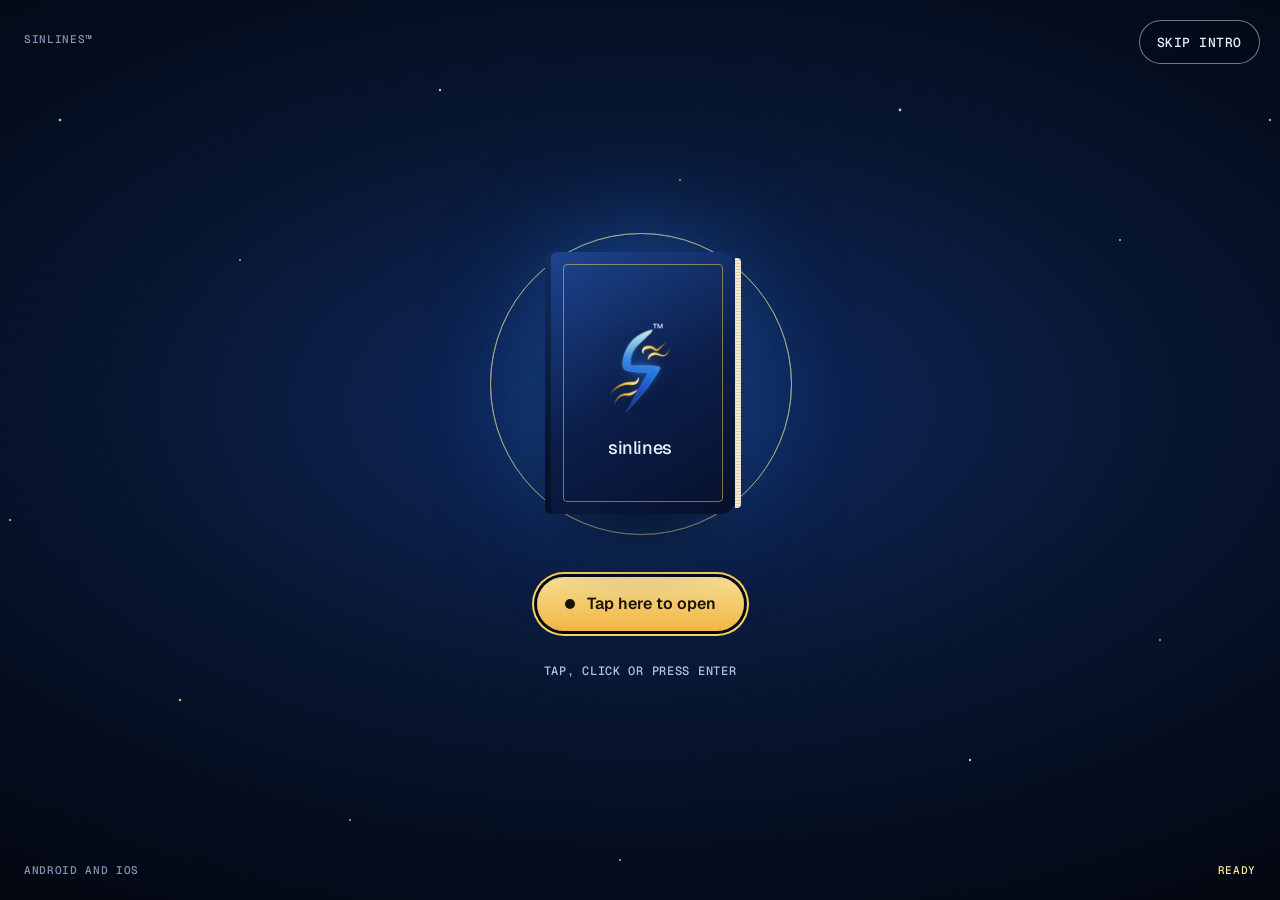
==== commit cff5b1fe: "Publish privacy policy version 5 with the pre-apply list, and link to it from the pre-apply popup" ====
--- a/index.html
+++ b/index.html
@@ -411,7 +411,9 @@
 .coming{display:inline-flex;align-items:center;gap:24px;font:600 clamp(16px,2vw,26px)/1 var(--sans);letter-spacing:.6em;text-transform:uppercase;color:#DDF3FF;margin-top:20px}
 .coming i{display:block;width:clamp(40px,10vw,150px);height:2px;background:linear-gradient(90deg,transparent,#FFD25E)}
 .coming i.r{background:linear-gradient(270deg,transparent,#FFD25E)}
-.soon{margin:18px 0 0;font:800 clamp(110px,21vw,310px)/.84 var(--sans);letter-spacing:-.045em;text-transform:uppercase;color:#EAF3FF;text-shadow:0 0 30px rgba(124,203,255,.65),0 0 90px rgba(46,141,255,.85),0 0 190px rgba(46,141,255,.55)}
+.soon{position:relative;isolation:isolate;margin:18px 0 0;font:800 clamp(110px,21vw,310px)/.84 var(--sans);letter-spacing:-.045em;text-transform:uppercase;color:#EAF3FF;text-shadow:0 0 26px rgba(124,203,255,.65),0 0 70px rgba(46,141,255,.85)}
+.soon::before{content:'';position:absolute;left:50%;top:50%;z-index:-1;width:130%;height:190%;translate:-50% -50%;background:radial-gradient(closest-side,rgba(46,141,255,.42),rgba(46,141,255,.14) 55%,rgba(46,141,255,0));pointer-events:none}
+.soon .sl{display:inline-block}
 .fin-sub{margin:34px auto 0;max-width:30em;font-size:clamp(18px,1.6vw,21px);line-height:1.6;color:var(--ice)}
 .stores{display:flex;justify-content:center;gap:14px;flex-wrap:wrap;margin-top:40px}
 .store{display:inline-flex;align-items:center;gap:12px;padding:12px 22px 12px 16px;border-radius:16px;background:rgba(4,8,20,.66);border:1px solid rgba(170,200,255,.24);text-align:left;color:var(--ice)}
@@ -457,8 +459,10 @@
 .rv-on [data-reveal="words"].in .mw.g{color:#FFD25E}
 .rv-on [data-reveal="words"] .blank::after{transform:scaleX(0);animation:none;transition:transform .8s var(--ease);transition-delay:inherit}
 .rv-on [data-reveal="words"].in .blank::after{transform:scaleX(1)}
-.rv-on .soon[data-reveal]{opacity:0;letter-spacing:.14em;filter:blur(14px);transition:opacity 1.4s var(--ease),letter-spacing 1.8s var(--expo),filter 1.4s var(--ease)}
-.rv-on .soon[data-reveal].in{opacity:1;letter-spacing:-.045em;filter:none}
+.rv-on .soon[data-reveal]{opacity:0;transition:opacity 1.4s var(--ease)}
+.rv-on .soon[data-reveal] .sl{transform:translateX(calc((var(--i) - 1.5) * .185em));transition:transform 1.8s var(--expo)}
+.rv-on .soon[data-reveal].in{opacity:1}
+.rv-on .soon[data-reveal].in .sl{transform:none}
 .rv-on .d1{transition-delay:.1s}.rv-on .d2{transition-delay:.2s}.rv-on .d3{transition-delay:.3s}
 
 @supports (animation-timeline: view()) {
@@ -474,7 +478,7 @@
 .calm.rv-on [data-reveal]{transform:none!important;filter:none!important;transition:opacity .6s ease!important}
 .calm.rv-on [data-reveal="lines"] .mline>*{transform:none!important}
 .calm.rv-on [data-reveal="words"] .blank::after{transform:none!important}
-.calm.rv-on .soon[data-reveal]{letter-spacing:-.045em!important}
+.calm.rv-on .soon[data-reveal] .sl{transform:none!important}
 .calm .layers{--p:1!important;transition:none!important}
 
 .promo{position:relative;z-index:3;display:flex;height:60px;margin:10px 0 18px;background:linear-gradient(90deg,#0B1D48,#11306E 22%,#14377C 50%,#11306E 78%,#0B1D48);box-shadow:0 22px 50px -24px rgba(255,190,70,.55),0 0 70px -24px rgba(46,141,255,.6)}
@@ -558,6 +562,7 @@
 .pa-form .lq{flex:1 1 100%}
 .pa-err{flex-basis:100%;margin:0;min-height:20px;font:500 13.5px/1.45 var(--sans);color:#FFB4A8}
 .pa-fine{margin:4px 0 0;font:400 12.5px/1.5 var(--sans);color:var(--dim)}
+.pa-fine a{color:#FFE7A3;text-underline-offset:2px}
 .pa-ok{width:52px;height:52px;border-radius:16px;display:flex;align-items:center;justify-content:center;background:rgba(255,210,94,.12);color:#FFD25E}
 .pa-done .btn{margin-top:24px}
 
@@ -981,7 +986,7 @@
 <div class="wrap" style="position: relative; display: flex; flex-direction: column; align-items: center">
 <span class="mark xl fin-logo" data-reveal="zoom"><img src="logo.png" alt="sinlines"></span>
 <div class="coming" data-reveal="up"><i></i>Coming<i class="r"></i></div>
-<h2 class="soon" id="launch-title" data-reveal="soon">Soon</h2>
+<h2 class="soon" id="launch-title" data-reveal="soon"><span class="sr">Soon</span><span aria-hidden="true"><span class="sl" style="--i: 0">S</span><span class="sl" style="--i: 1">o</span><span class="sl" style="--i: 2">o</span><span class="sl" style="--i: 3">n</span></span></h2>
 <p class="fin-sub" data-reveal="up">Coming soon to Android and iOS. Keep visiting us: the first page is almost ready.</p>
 <div class="stores" data-reveal="up">
 <div class="store"><svg width="26" height="26" viewBox="0 0 24 24" fill="none" stroke="#7CCBFF" stroke-width="1.6" stroke-linejoin="round" aria-hidden="true"><path d="M5 3.5l12 8.5-12 8.5z"></path><path d="M5 3.5l9 11.5M5 20.5l9-11.5"></path></svg><span><small>Coming soon on</small><b>Google Play</b></span></div>
@@ -1053,9 +1058,10 @@
 <form class="pa-form" id="paForm" novalidate>
 <label class="pa-field" id="paField"><span class="sr">Your email</span><svg width="18" height="18" viewBox="0 0 24 24" fill="none" stroke="currentColor" stroke-width="1.8" stroke-linecap="round" stroke-linejoin="round" aria-hidden="true"><rect x="3" y="5" width="18" height="14" rx="2"></rect><path d="M3 7l9 6 9-6"></path></svg><input id="paEmail" name="email" type="email" autocomplete="email" inputmode="email" autocapitalize="off" spellcheck="false" maxlength="254" placeholder="you@example.com" aria-describedby="paErr" required></label>
 <button class="lq" type="submit" id="paSend"><span class="lq-label"><svg width="16" height="16" viewBox="0 0 24 24" aria-hidden="true"><path d="M12 2C12.6 7.6 16.4 11.4 22 12C16.4 12.6 12.6 16.4 12 22C11.4 16.4 7.6 12.6 2 12C7.6 11.4 11.4 7.6 12 2Z" fill="currentColor"></path></svg><span id="paSendLabel">Pre-apply</span></span></button>
+<input id="paWebsite" name="sl_extra" type="text" tabindex="-1" autocomplete="off" aria-hidden="true" style="position:absolute;left:-10000px;width:1px;height:1px;opacity:0">
 <p class="pa-err" id="paErr" role="alert"></p>
 </form>
-<p class="pa-fine">*Terms apply. Full cashback details at launch.</p>
+<p class="pa-fine">*Terms apply. Full cashback details at launch. <a href="privacy.html#pre-apply-list" target="_blank" rel="noopener">How we keep your email</a></p>
 </div>
 <div class="pa-done" id="paDone" hidden>
 <span class="pa-ok" aria-hidden="true"><svg width="24" height="24" viewBox="0 0 24 24" fill="none" stroke="currentColor" stroke-width="2.2" stroke-linecap="round" stroke-linejoin="round"><path d="M5 12.5l4.5 4.5L19 7.5"></path></svg></span>
@@ -1131,14 +1137,21 @@
       ];
   }
 
-  // The pre-apply wire: every Pre-apply form ends here with { email, from, book }. from is the button that
-  // opened it (nav, band, hero or finale); book is the first classic picked in the finale, when it came from there.
-  // Not connected yet. Until it is, it opens the visitor's email app with a pre-apply note so no one is lost.
-  // To connect it, send the entry to wherever pre-applies should be kept and resolve once it is saved.
+  // The pre-apply wire: saves the email in Supabase and emails the visitor their code.
+  const PRE_APPLY_URL = 'https://urlhupulqodwwtcmhtns.supabase.co/functions/v1/pre-apply';
   function preApply(entry) {
-      const body = 'Hi SinLines team! Please pre-apply me for SinLines: ' + entry.email + '.' + (entry.book ? ' The first classic I will open: ' + entry.book + '.' : '');
-      location.href = 'mailto:sinlines.read@gmail.com?subject=' + encodeURIComponent('Pre-apply for SinLines') + '&body=' + encodeURIComponent(body);
-      return Promise.resolve('mail');
+      const fail = 'That didn’t go through. Try again in a moment.';
+      return fetch(PRE_APPLY_URL, {
+          method: 'POST',
+          headers: { 'Content-Type': 'application/json' },
+          body: JSON.stringify({ email: entry.email, from: entry.from, book: entry.book || '', website: entry.website || '' })
+      }).then(
+          (res) => res.json().catch(() => ({})).then((data) => {
+              if (res.ok && data.ok) return data.sent ? 'sent' : 'saved';
+              throw new Error(data.error || fail);
+          }),
+          () => { throw new Error(fail); }
+      );
   }
   
   function faqList() {
@@ -1498,10 +1511,10 @@
     const from = paS.rect;
     $('paMain').hidden = true;
     $('paDone').hidden = false;
-    $('paDoneTitle').textContent = how === 'mail' ? 'One last tap.' : 'You’re on the list.';
-    $('paDoneText').innerHTML = how === 'mail'
-      ? 'Your email app just opened with a pre-apply note for <b>' + esc(email) + '</b>. Press send and you’re in. No email app? Write to <a href="mailto:sinlines.read@gmail.com">sinlines.read@gmail.com</a>.'
-      : 'We’ll write to <b>' + esc(email) + '</b> when sinlines lands on Android and iOS.';
+    $('paDoneTitle').textContent = 'You’re on the list.';
+    $('paDoneText').innerHTML = how === 'saved'
+      ? 'Our email is busy today, so pre-apply again tomorrow with <b>' + esc(email) + '</b> to get your code.'
+      : 'We’ve sent your code to <b>' + esc(email) + '</b>. Check your inbox, and your spam folder just in case.';
     const to = paFit();
     paBg.animate([{ transform: toward(from, to) }, { transform: 'none' }], { duration: 480, easing: EXPO });
     $('paDone').animate([{ opacity: 0, transform: 'translateY(10px)' }, { opacity: 1, transform: 'none' }], { duration: 480, easing: EXPO });
@@ -1525,8 +1538,8 @@
     paSend.classList.add('busy');
     $('paSendLabel').textContent = 'Sending…';
     Promise.resolve()
-      .then(() => preApply({ email, from: paS.from, book: paS.from === 'finale' ? PICKS[s.pick] : '' }))
-      .then((how) => showDone(email, how), () => paBad('That didn’t go through. Try again in a moment.'))
+      .then(() => preApply({ email, from: paS.from, book: paS.from === 'finale' ? PICKS[s.pick] : '', website: $('paWebsite').value }))
+      .then((how) => showDone(email, how), (err) => paBad((err && err.message) || 'That didn’t go through. Try again in a moment.'))
       .then(() => {
         paS.sending = false;
         paSend.disabled = false;
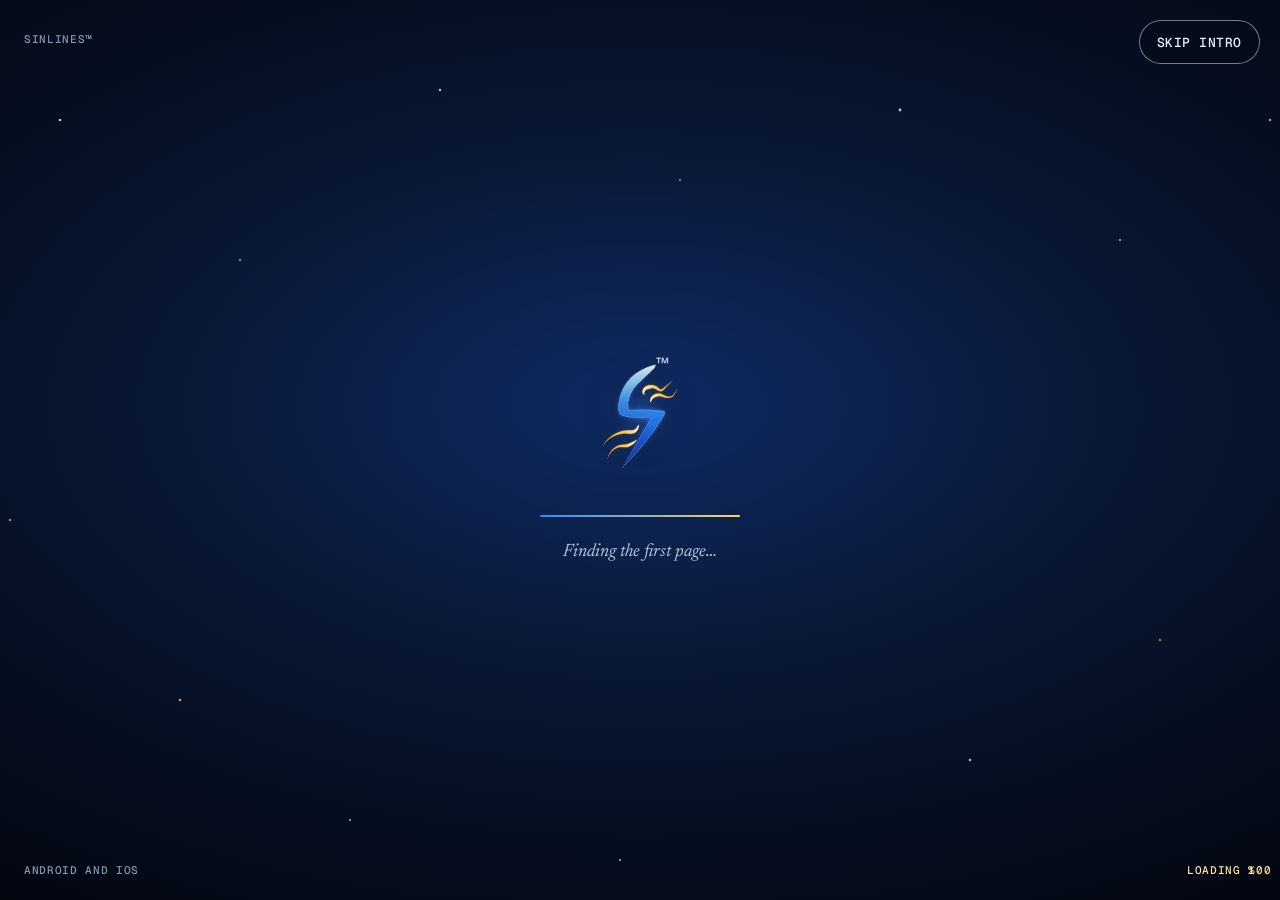
==== commit b4f04e6a: "Tell people who pre-apply again that they are already on the list A second pre-apply with the same e" ====
--- a/index.html
+++ b/index.html
@@ -1147,7 +1147,7 @@
           body: JSON.stringify({ email: entry.email, from: entry.from, book: entry.book || '', website: entry.website || '' })
       }).then(
           (res) => res.json().catch(() => ({})).then((data) => {
-              if (res.ok && data.ok) return data.sent ? 'sent' : 'saved';
+              if (res.ok && data.ok) return data.already ? 'already' : data.sent ? 'sent' : 'saved';
               throw new Error(data.error || fail);
           }),
           () => { throw new Error(fail); }
@@ -1512,9 +1512,11 @@
     $('paMain').hidden = true;
     $('paDone').hidden = false;
     $('paDoneTitle').textContent = 'You’re on the list.';
-    $('paDoneText').innerHTML = how === 'saved'
-      ? 'Our email is busy today, so pre-apply again tomorrow with <b>' + esc(email) + '</b> to get your code.'
-      : 'We’ve sent your code to <b>' + esc(email) + '</b>. Check your inbox, and your spam folder just in case.';
+    $('paDoneText').innerHTML = how === 'already'
+      ? 'You’re already on the list with <b>' + esc(email) + '</b>. Your code is in the email we sent you before, so check your inbox, and your spam folder just in case.'
+      : how === 'saved'
+        ? 'Our email is busy today, so pre-apply again tomorrow with <b>' + esc(email) + '</b> to get your code.'
+        : 'We’ve sent your code to <b>' + esc(email) + '</b>. Check your inbox, and your spam folder just in case.';
     const to = paFit();
     paBg.animate([{ transform: toward(from, to) }, { transform: 'none' }], { duration: 480, easing: EXPO });
     $('paDone').animate([{ opacity: 0, transform: 'translateY(10px)' }, { opacity: 1, transform: 'none' }], { duration: 480, easing: EXPO });
@@ -1522,6 +1524,28 @@
       $('paDoneTitle').focus({ preventScroll: true });
     } catch (e) {}
   }
+
+  // Emails that already got their code from this browser, kept as short fingerprints rather than the emails themselves,
+  // so a second pre-apply here says so even before the server does.
+  const SEEN = 'sl-pre-applied';
+  const mark = (email) => {
+    let h = 2166136261;
+    for (const ch of email.toLowerCase()) h = Math.imul(h ^ ch.codePointAt(0), 16777619);
+    return (h >>> 0).toString(36);
+  };
+  const seenList = () => {
+    try {
+      return JSON.parse(localStorage.getItem(SEEN) || '[]');
+    } catch (e) {
+      return [];
+    }
+  };
+  const remember = (email) => {
+    try {
+      const list = seenList();
+      if (!list.includes(mark(email))) localStorage.setItem(SEEN, JSON.stringify(list.concat(mark(email)).slice(-20)));
+    } catch (e) {}
+  };
 
   $('paForm').addEventListener('submit', (e) => {
     e.preventDefault();
@@ -1539,7 +1563,11 @@
     $('paSendLabel').textContent = 'Sending…';
     Promise.resolve()
       .then(() => preApply({ email, from: paS.from, book: paS.from === 'finale' ? PICKS[s.pick] : '', website: $('paWebsite').value }))
-      .then((how) => showDone(email, how), (err) => paBad((err && err.message) || 'That didn’t go through. Try again in a moment.'))
+      .then((how) => {
+        const repeat = how === 'already' || (how === 'sent' && seenList().includes(mark(email)));
+        if (how !== 'saved') remember(email);
+        showDone(email, repeat ? 'already' : how);
+      }, (err) => paBad((err && err.message) || 'That didn’t go through. Try again in a moment.'))
       .then(() => {
         paS.sending = false;
         paSend.disabled = false;
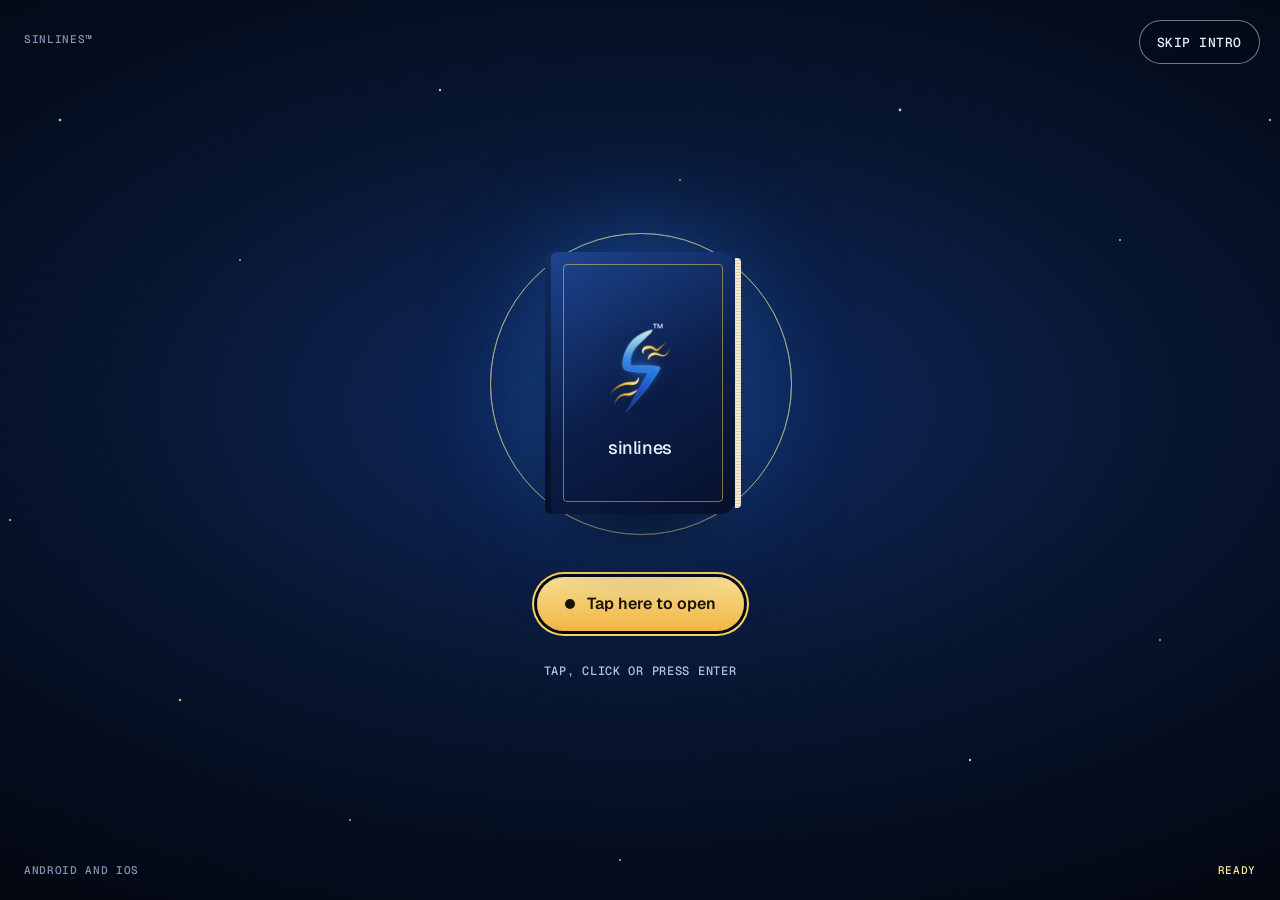
==== commit adf6f79a: "Fix the Pre-apply buttons on iPhone Safari Safari cut the blurred glow under each button off in a st" ====
--- a/index.html
+++ b/index.html
@@ -509,9 +509,9 @@
 .lq:active{transform:scale(.97)}
 .lq.sm{min-height:44px;padding:0 20px;font-size:14px}
 .lq:disabled{cursor:progress}
-.lq-glow,.lq-body{position:absolute;border-radius:inherit;overflow:hidden;pointer-events:none}
-.lq-glow{left:-5%;right:-5%;top:22%;bottom:-30%;z-index:-2;background:linear-gradient(90deg,#FFD25E,#E2972A 50%,#FFE493);filter:blur(16px);opacity:.7;transition:opacity .4s var(--out)}
-.lq-body{inset:0;z-index:-1;background:#F2B544}
+.lq-glow,.lq-body{position:absolute;inset:0;border-radius:inherit;pointer-events:none}
+.lq-glow{z-index:-2;box-shadow:0 14px 34px -10px rgba(255,186,64,.9),0 6px 26px -6px rgba(255,210,94,.55);opacity:.75;transition:opacity .4s var(--out)}
+.lq-body{z-index:-1;overflow:hidden;isolation:isolate;background:#F2B544;-webkit-mask-image:-webkit-radial-gradient(#fff,#000);mask-image:radial-gradient(#fff,#000)}
 .lq-body::before{content:'';position:absolute;inset:0;background:linear-gradient(105deg,transparent 30%,rgba(255,255,255,.5) 48%,transparent 62%);transform:translateX(-120%);animation:lqSheen 4.8s var(--inout) infinite}
 .lq-body::after{content:'';position:absolute;inset:0;border-radius:inherit;box-shadow:inset 0 1px 0 rgba(255,255,255,.85),inset 0 -10px 18px -10px rgba(140,64,0,.6),inset 0 0 0 1px rgba(255,248,220,.35),inset 0 0 12px rgba(255,248,220,.3)}
 @keyframes lqSheen{0%{transform:translateX(-120%)}50%,100%{transform:translateX(120%)}}
@@ -538,7 +538,7 @@
 .pa-panel:focus{outline:none}
 .pa-bg{position:absolute;inset:0;border-radius:28px;overflow:hidden;background:radial-gradient(120% 80% at 50% 0%,#11306E 0%,#081631 48%,#050B1C 100%);box-shadow:inset 0 0 0 1px rgba(170,200,255,.18),0 50px 100px -40px rgba(0,0,0,.95),0 0 100px -40px rgba(46,141,255,.55);transform-origin:0 0;will-change:transform}
 .pa-aura{position:absolute;left:-20%;right:-20%;top:-55%;height:95%;background:radial-gradient(closest-side,rgba(255,190,70,.2),rgba(255,190,70,0))}
-.pa-ghost{position:fixed;display:flex;align-items:center;justify-content:center;overflow:hidden;background:#F2B544;color:#1B1305;font:600 15px/1 var(--sans);white-space:nowrap;opacity:0;pointer-events:none;transform-origin:0 0;will-change:transform,opacity}
+.pa-ghost{position:fixed;display:flex;align-items:center;justify-content:center;overflow:hidden;isolation:isolate;-webkit-mask-image:-webkit-radial-gradient(#fff,#000);mask-image:radial-gradient(#fff,#000);background:#F2B544;color:#1B1305;font:600 15px/1 var(--sans);white-space:nowrap;opacity:0;pointer-events:none;transform-origin:0 0;will-change:transform,opacity}
 .pa-ghost .lq-label{position:relative}
 .pa-in{position:absolute;inset:0;border-radius:28px;overflow-x:hidden;overflow-y:auto;overscroll-behavior:contain}
 .pa-body{position:relative;padding:30px clamp(20px,5vw,32px) 24px}
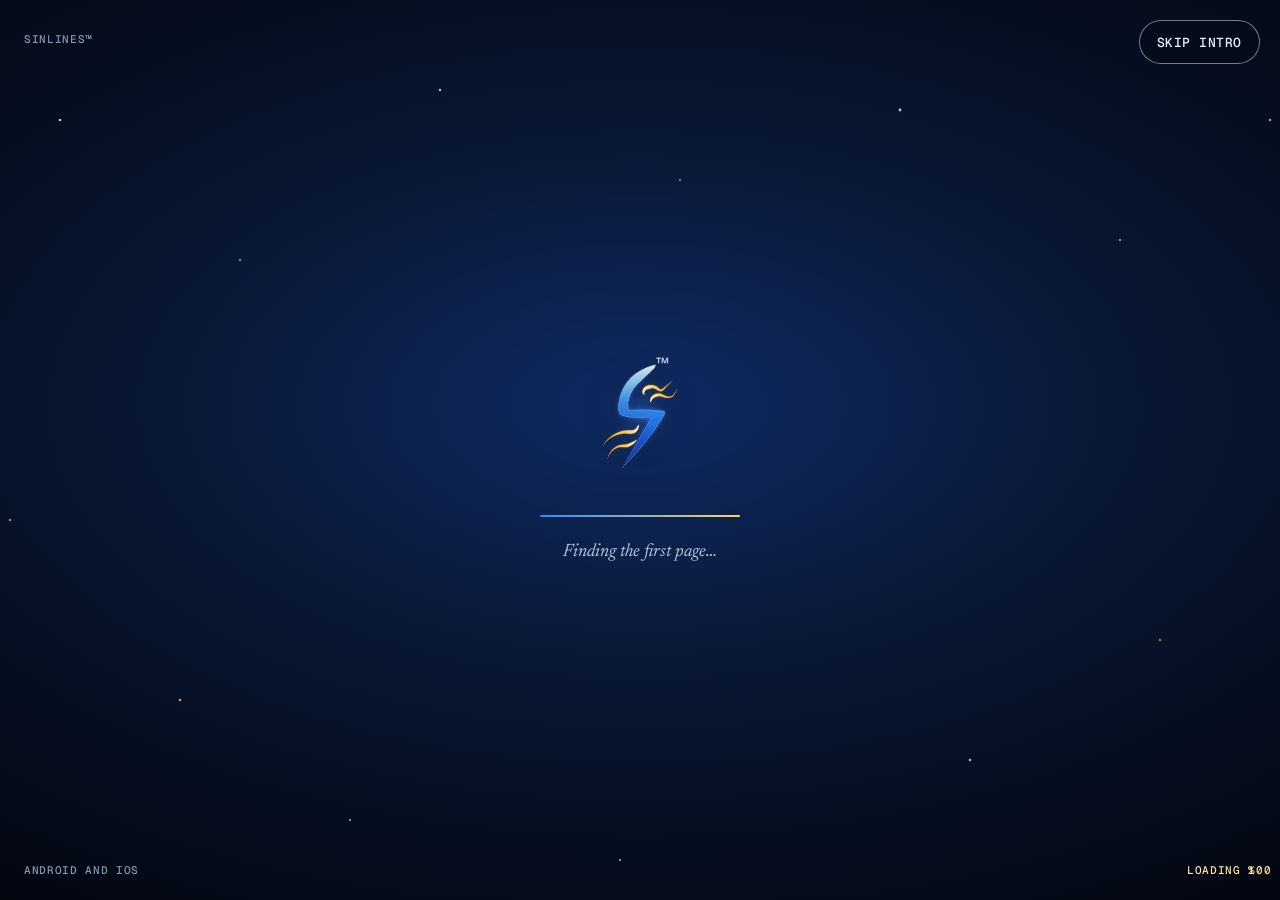
==== commit e6e3c9ec: "Open the pre-apply popup from sinlines.com/#pre-apply A link to sinlines.com/#pre-apply (or #preappl" ====
--- a/index.html
+++ b/index.html
@@ -1769,8 +1769,15 @@
   renderHero();
   renderDemo();
   enableMotion();
-  const deep = location.hash && document.getElementById(location.hash.slice(1));
-  if (deep) {
+  // sinlines.com/#pre-apply skips the intro and opens the pre-apply popup from the hero button.
+  const askPa = /^#pre-?apply$/i.test(location.hash);
+  const deep = !askPa && location.hash && document.getElementById(location.hash.slice(1));
+  if (askPa) {
+    s.entered = true;
+    setPhase('done');
+    window.scrollTo(0, 0);
+    requestAnimationFrame(() => openPa(document.querySelector('[data-pa="hero"]')));
+  } else if (deep) {
     s.entered = true;
     setPhase('done');
     deep.scrollIntoView();
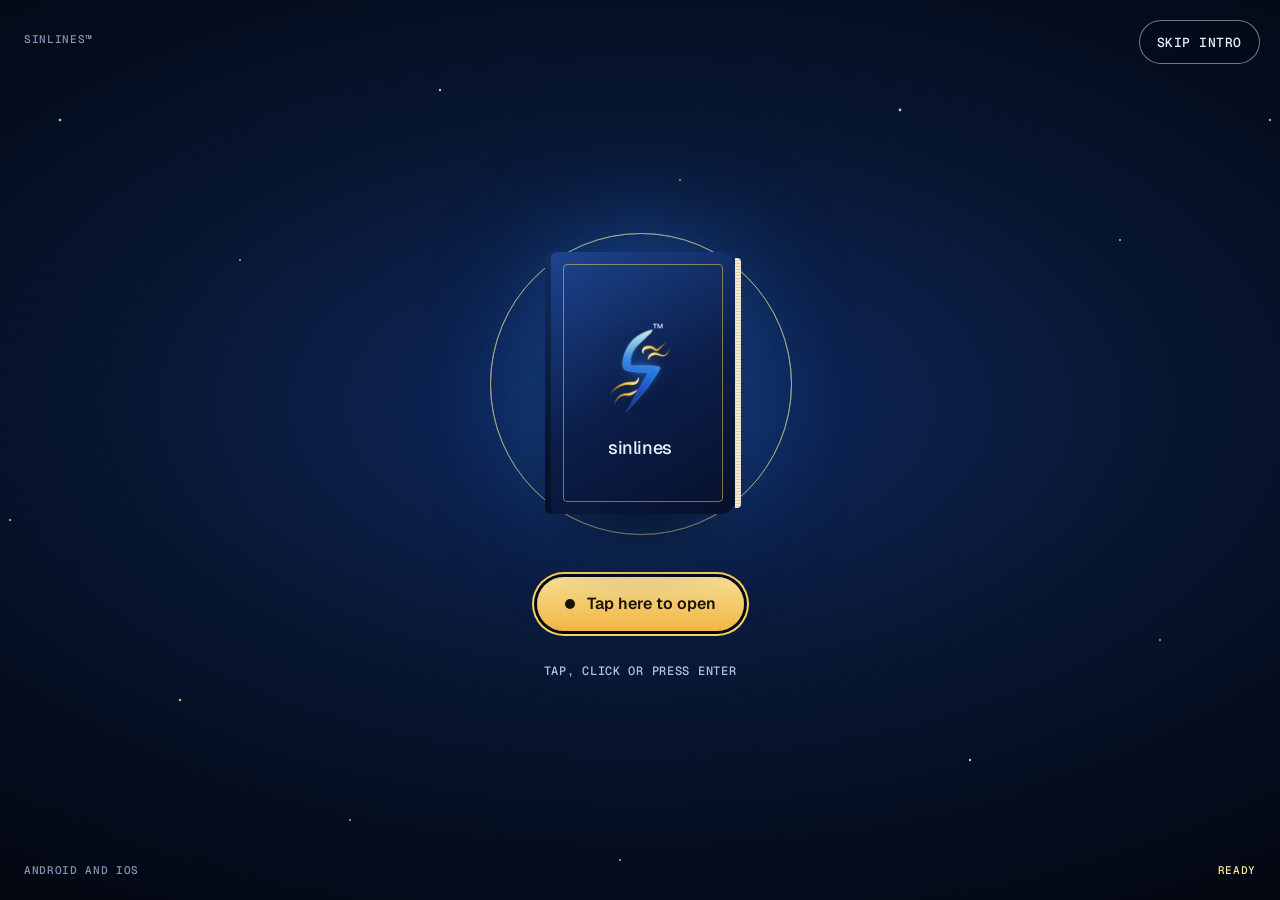
==== commit d94b4011: "Use the sinlines logo with its ™ for the tab, search and share icons New favicon (png and ico), iPho" ====
--- a/index.html
+++ b/index.html
@@ -7,14 +7,19 @@
 <meta name="description" content="SinLines is a calmer way into great books. Coming soon to Android and iOS.">
 <meta name="theme-color" content="#040814">
 <link rel="canonical" href="https://sinlines.com/">
-<link rel="icon" href="favicon.png">
-<link rel="apple-touch-icon" href="logo.png">
+<link rel="icon" href="favicon.ico" sizes="48x48">
+<link rel="icon" href="favicon.png" type="image/png" sizes="192x192">
+<link rel="apple-touch-icon" href="apple-touch-icon.png">
 <meta property="og:type" content="website">
 <meta property="og:url" content="https://sinlines.com/">
 <meta property="og:title" content="sinlines™ · Coming soon">
 <meta property="og:description" content="A calmer way into great books. Coming soon to Android and iOS.">
-<meta property="og:image" content="https://sinlines.com/logo.png">
-<meta name="twitter:card" content="summary">
+<meta property="og:site_name" content="sinlines">
+<meta property="og:image" content="https://sinlines.com/og.png">
+<meta property="og:image:width" content="1200">
+<meta property="og:image:height" content="630">
+<meta name="twitter:card" content="summary_large_image">
+<script type="application/ld+json">{"@context":"https://schema.org","@graph":[{"@type":"WebSite","name":"sinlines","url":"https://sinlines.com/"},{"@type":"Organization","name":"SinLines","url":"https://sinlines.com/","logo":"https://sinlines.com/logo-tm.png","sameAs":["https://www.instagram.com/thesinlines/"]}]}</script>
 <link rel="preconnect" href="https://fonts.googleapis.com">
 <link rel="preconnect" href="https://fonts.gstatic.com" crossorigin>
 <link rel="stylesheet" href="https://fonts.googleapis.com/css2?family=Geist:wght@300..800&amp;family=Geist+Mono:wght@400..600&amp;family=Literata:ital,opsz,wght@0,7..72,300..600;1,7..72,300..500&amp;family=Newsreader:ital,opsz,wght@0,6..72,200..600;1,6..72,200..500&amp;display=swap">
@@ -672,7 +677,7 @@
 <div class="menu-foot"><a href="https://www.instagram.com/thesinlines/">Instagram</a><a href="mailto:sinlines.read@gmail.com">Email</a></div>
 </div>
 
-<main id="main" tabindex="-1">
+<main id="main" tabindex="-1" data-nosnippet>
 <section class="hero" id="top">
 <div class="hero-glow" aria-hidden="true"></div>
 <div class="hero-glow2" aria-hidden="true"></div>
@@ -1010,7 +1015,7 @@
 <div class="foot-grid">
 <div>
 <a class="brand" href="#top"><span class="mark"><img src="logo.png" alt=""></span><span class="wordmark">sinlines</span></a>
-<p style="margin: 16px 0 0; color: #B4C3DF; font-size: 15px; line-height: 1.6; max-width: 22em">Great books, <span class="blank bw3"><span class="sr">blank</span></span> calm <span class="blank bw3"><span class="sr">blank</span></span> at a <span class="blank bw3"><span class="sr">blank</span></span>. Coming soon to Android and iOS.</p>
+<p style="margin: 16px 0 0; color: #B4C3DF; font-size: 15px; line-height: 1.6; max-width: 22em" data-nosnippet>Great books, <span class="blank bw3"><span class="sr">blank</span></span> calm <span class="blank bw3"><span class="sr">blank</span></span> at a <span class="blank bw3"><span class="sr">blank</span></span>. Coming soon to Android and iOS.</p>
 </div>
 <nav aria-label="Product">
 <h4>Product</h4>
